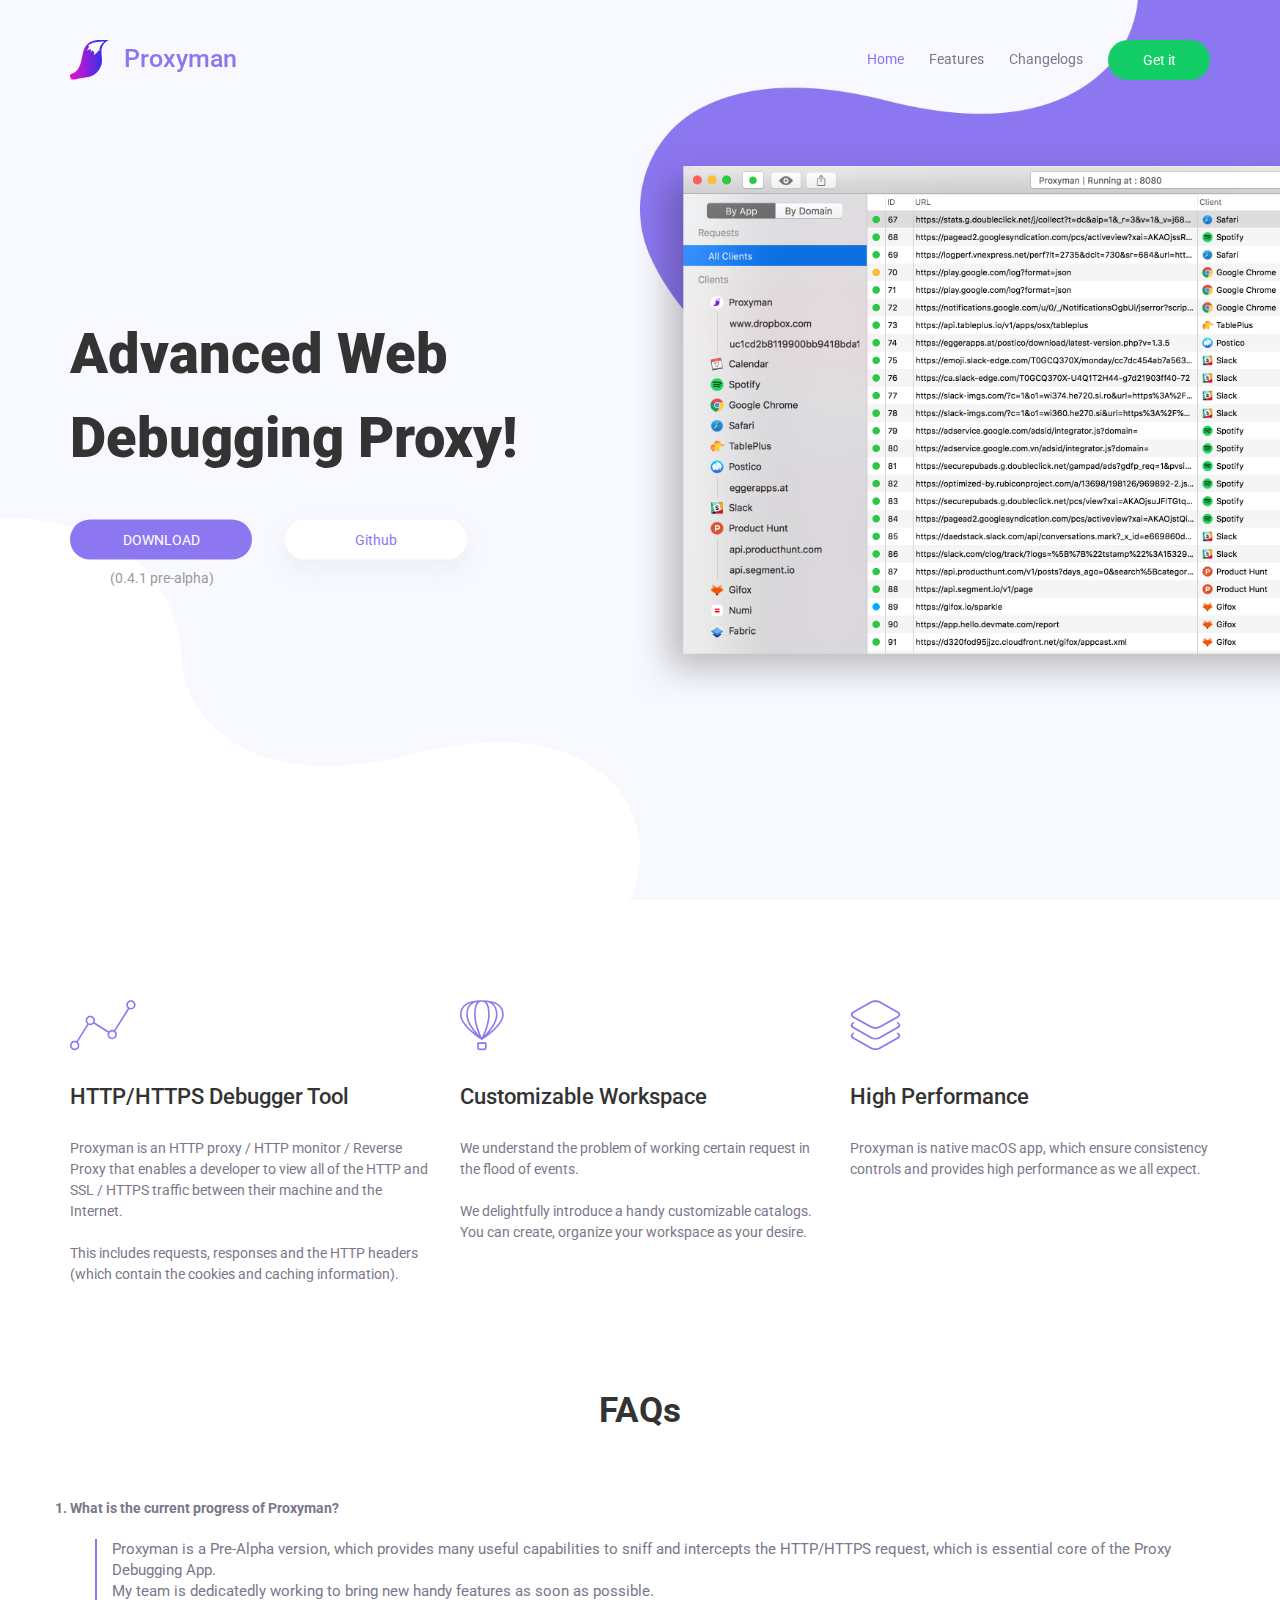
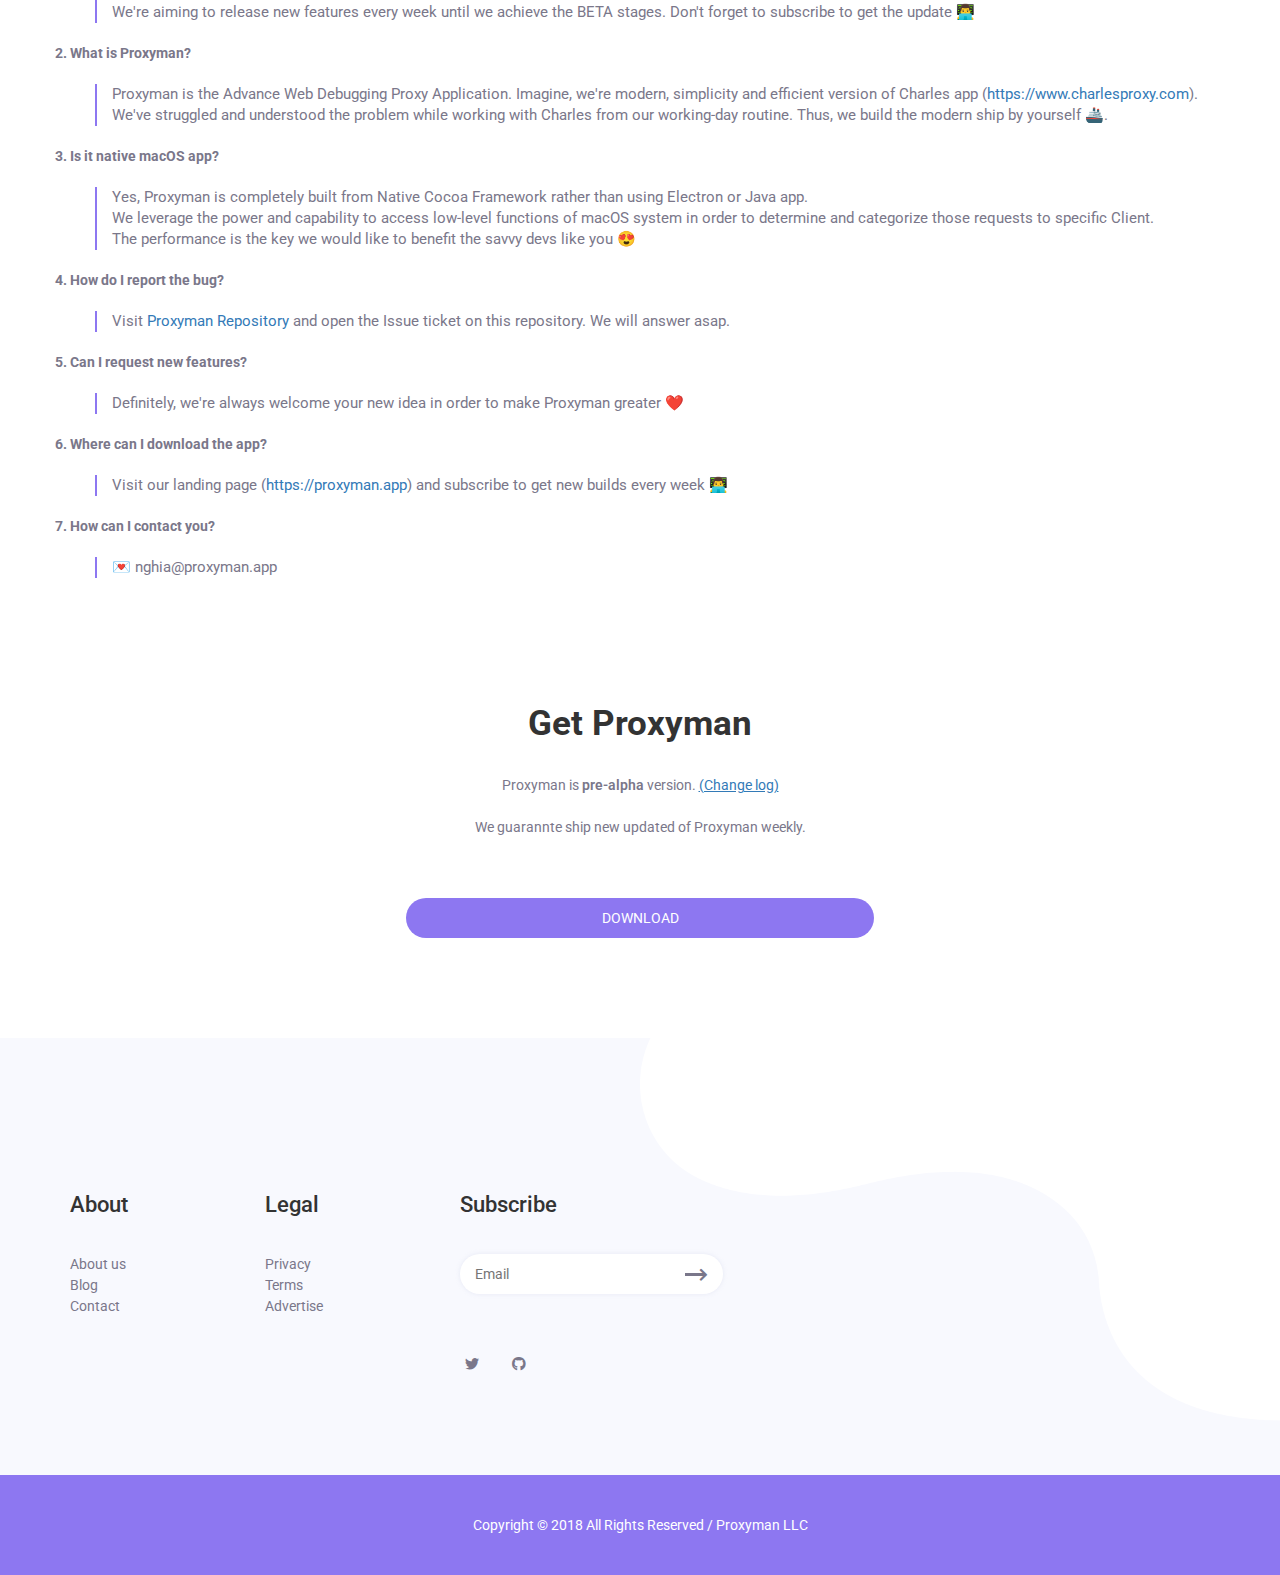
==== index.html @ 5b6b7912 "Fix version name" ====
<!DOCTYPE html>
<html lang="en" xmlns="http://www.w3.org/1999/xhtml" xmlns:og="http://ogp.me/ns#">

<head>
    <meta charset="UTF-8">
    <meta name="viewport" content="width=device-width, initial-scale=1, shrink-to-fit=no">
    <meta name="keywords" content="proxy, proxyman, proxy app, macos, charles">
    <meta name="author" content="nghia@proxyman.app">
    <title>Proxyman • Advanced Web Debugging Proxy for Mac</title>
    <!-- Bootstrap core CSS -->
    <link rel="stylesheet" href="css/bootstrap.min.css">
    <!-- Font Animate -->
    <link rel="stylesheet" href="css/animate.css">
    <!-- Font Dropdownhover -->
    <link rel="stylesheet" href="css/bootstrap-dropdownhover.min.css">
    <!-- Font Awesome -->
    <link rel="stylesheet" href="css/fontawesome-all.min.css">
    <!-- Font Etline Font -->
    <link rel="stylesheet" href="css/etlinefont.css">
    <!-- Google Font -->
    <link href="https://fonts.googleapis.com/css?family=Roboto:400,500,700,900" rel="stylesheet">
    <!-- Owl Carousel -->
    <link rel="stylesheet" href="css/owl.carousel.min.css">
    <!-- Owl Theme Default -->
    <link rel="stylesheet" href="css/owl.theme.default.min.css">
    <!-- Styles -->
    <link rel="stylesheet" href="css/styles.css?version=1">
    <!-- favicon -->
    <link rel="apple-touch-icon" sizes="57x57" href="img/favicons/apple-icon-57x57.png">
    <link rel="apple-touch-icon" sizes="60x60" href="img/favicons/apple-icon-60x60.png">
    <link rel="apple-touch-icon" sizes="72x72" href="img/favicons/apple-icon-72x72.png">
    <link rel="apple-touch-icon" sizes="76x76" href="img/favicons/apple-icon-76x76.png">
    <link rel="apple-touch-icon" sizes="114x114" href="img/favicons/apple-icon-114x114.png">
    <link rel="apple-touch-icon" sizes="120x120" href="img/favicons/apple-icon-120x120.png">
    <link rel="apple-touch-icon" sizes="144x144" href="img/favicons/apple-icon-144x144.png">
    <link rel="apple-touch-icon" sizes="152x152" href="img/favicons/apple-icon-152x152.png">
    <link rel="apple-touch-icon" sizes="180x180" href="img/favicons/apple-icon-180x180.png">
    <link rel="icon" type="image/png" sizes="192x192"  href="img/favicons/android-icon-192x192.png">
    <link rel="icon" type="image/png" sizes="32x32" href="img/favicons/favicon-32x32.png">
    <link rel="icon" type="image/png" sizes="96x96" href="img/favicons/favicon-96x96.png">
    <link rel="icon" type="image/png" sizes="16x16" href="img/favicons/favicon-16x16.png">
    <link rel="manifest" href="img/favicons/manifest.json">
    <meta name="msapplication-TileColor" content="#ffffff">
    <meta name="msapplication-TileImage" content="img/favicons/ms-icon-144x144.png">
    <meta name="theme-color" content="#ffffff">
    <link rel="image_src" href="img/background/laptop_1.png" />
    <meta property="og:type" content="website" />
    <meta property="og:url" content="https://proxyman.app/" />
    <meta property="og:title" content="Proxyman • Advanced Web Debugging Proxy for Mac" />
    <meta property="og:description" content="Handy Debugging proxy tool for everyone." />
    <meta property="og:image" content="https://proxyman.app/img/background/laptop_1.png" />

    <!--[if lt IE 9]>
     <script src="js/html5shiv.min.js"></script>
     <script src="js/respond.min.js"></script>
    <![endif]-->
    <!-- Global site tag (gtag.js) - Google Analytics -->
<script async src="https://www.googletagmanager.com/gtag/js?id=UA-123178888-1"></script>
<script>
  window.dataLayer = window.dataLayer || [];
  function gtag(){dataLayer.push(arguments);}
  gtag('js', new Date());

  gtag('config', 'UA-123178888-1');
</script>
</head>

<body>
    <!-- Start Navbar -->
    <nav class="navbar navbar-default navbar-fixed-top">
        <div class="container">
            <div class="navbar-header">
                <div class="navbar-toggle collapsed menu-icon" data-toggle="collapse" data-target="#menu" aria-expanded="false" role="button">
                    <div class="bar half start"></div>
                    <div class="bar"></div>
                    <div class="bar half end"></div>
                </div>
                <div class="logo">
                    <img class="navbar-brand" src="img/logo/proxyman.svg" alt="logo">
                    <h3>Proxyman</h3>
                </div>
            </div>
            <div class="collapse navbar-collapse" id="menu" data-hover="dropdown" data-animations="fadeInUp">
                <ul class="nav navbar-nav navbar-right">
                    <!-- Home -->
                    <li class="active"><a class="click-close" href="index.html">Home</a></li>
                    <!-- Features -->
                    <li><a class="click-close" href="#works">Features</a></li>
                    <!-- Features -->
                    <li><a class="click-close" target="_blank" rel="noopener noreferrer" href="./changelog.html">Changelogs</a></li>
                    <!-- Get it -->
                    <li><a class="click-close sign-up" href="#trial">Get it</a></li>
                </ul>
            </div>
        </div>
    </nav>
    <!-- End Navbar -->

    <!-- Start Header -->
    <header>
        <!-- Start Waves -->
        <div class="bg">
            <img class="wave-purple" src="img/background/wave-purple.png" alt="">
            <img class="wave-white" src="img/background/wave-white.png" alt="">
            <!-- Start Mockup -->
            <img class="mockup" src="img/background/laptop_1.png" alt="">
            <!-- End mockup -->
        </div>
        <!-- End Waves -->
        <!-- Start Content -->
        <div class="content">
            <div class="container">
                <div class="row">
                    <div class="col-lg-6 col-md-6 col-sm-12 col-xs-12">

                        <div class="header-text">
                            <h1>Advanced Web Debugging Proxy!</h1>
                        </div>
                        <div class="button">
                            <a class="btn-main" target="_blank" rel="noopener noreferrer" href="https://www.dropbox.com/s/okthfhybxfi7yny/Proxyman_0.4.1.dmg?dl=0">DOWNLOAD</a>
                            <a class="btn-main learn-more" target="_blank" rel="noopener noreferrer" href="https://github.com/ProxymanApp/Proxyman">Github</a>
                        </div>
                        <div class="sub-title-1">(0.4.1 pre-alpha)</div>
                    </div>
                </div>
            </div>

        </div>
        <!-- End Content -->
    </header>
    <!-- End Header -->
    <!-- Start Section Works -->
    <section id="works" class="section-padding works">
        <div class="container">
            <div class="row">
                <!-- Start item 1 -->
                <div class="col-lg-4 col-md-4 col-sm-12">
                    <div class="item">
                        <span aria-hidden="true" class="icon-linegraph"></span>
                        <h3>HTTP/HTTPS Debugger Tool</h3>
                        <p>Proxyman is an HTTP proxy / HTTP monitor / Reverse Proxy that enables a developer to view all of the HTTP and SSL / HTTPS traffic between their machine and the Internet.<br><br>This includes requests, responses and the HTTP headers (which contain the cookies and caching information).</p>
                    </div>
                </div>
                <!-- End item 1 -->
                <!-- Start item 2 -->
                <div class="col-lg-4 col-md-4 col-sm-12">
                    <div class="item">
                        <span aria-hidden="true" class="icon-hotairballoon"></span>
                        <h3>Customizable Workspace</h3>
                        <p>We understand the problem of working certain request in the flood of events. <br><br>We delightfully introduce a handy customizable catalogs.<br>You can create, organize your workspace as your desire.</p>
                    </div>
                </div>
                <!-- End item 2 -->
                <!-- Start item 3 -->
                <div class="col-lg-4 col-md-4 col-sm-12">
                    <div class="item">
                        <span aria-hidden="true" class="icon-layers"></span>
                        <h3>High Performance</h3>
                        <p>Proxyman is native macOS app, which ensure consistency controls and provides high performance as we all expect.</p>
                    </div>
                </div>
                <!-- End item 3 -->
            </div>
        </div>
    </section>
    <!-- End Section Works -->
    <!-- Start Section FAQ -->
    <section id="faq" class="section-faq-padding">
        <div class="container">
            <div class="row">
              <h2 class="title">FAQs</h2>
<ul>
   <li><strong>1. What is the current progress of Proxyman?</strong></li>
</ul>
<blockquote>
   <p>Proxyman is a Pre-Alpha version, which provides many useful capabilities to sniff and intercepts the HTTP/HTTPS request, which is essential core of the Proxy Debugging App.</p>
   <p>My team is dedicatedly working to bring new handy features as soon as possible.</p>
   <p>We&#39;re aiming to release new features every week until we achieve the BETA stages. Don&#39;t forget to subscribe to get the update 👨‍💻</p>
</blockquote>
<ul>
   <li><strong>2. What is Proxyman?</strong></li>
</ul>
<blockquote>
   <p>Proxyman is the Advance Web Debugging Proxy Application. Imagine, we&#39;re modern, simplicity and efficient version of Charles app (<a href="https://www.charlesproxy.com">https://www.charlesproxy.com</a>).</p>
   <p>We&#39;ve struggled and understood the problem while working with Charles from our working-day routine. Thus, we build the modern ship by yourself 🚢.</p>
</blockquote>
<ul>
   <li><strong>3. Is it native macOS app?</strong></li>
</ul>
<blockquote>
   <p>Yes, Proxyman is completely built from Native Cocoa Framework rather than using Electron or Java app.</p>
   <p>We leverage the power and capability to access low-level functions of macOS system in order to determine and categorize those requests to specific Client.</p>
   <p>The performance is the key we would like to benefit the savvy devs like you 😍</p>
</blockquote>
<ul>
   <li><strong>4. How do I report the bug?</strong></li>
</ul>
<blockquote>
   <p>Visit <a target="_blank" rel="noopener noreferrer" href="https://github.com/ProxymanApp/Proxyman">Proxyman Repository</a> and open the Issue ticket on this repository. We will answer asap.
   </p>
</blockquote>
<ul>
   <li><strong>5. Can I request new features?</strong></li>
</ul>
<blockquote>
   <p>Definitely, we&#39;re always welcome your new idea in order to make Proxyman greater ❤️</p>
</blockquote>
<ul>
   <li><strong>6. Where can I download the app?</strong></li>
</ul>
<blockquote>
   <p>Visit our landing page (<a target="_blank" rel="noopener noreferrer" href="https://proxyman.app">https://proxyman.app</a>) and subscribe to get new builds every week 👨‍💻</p>
</blockquote>
<ul>
   <li><strong>7. How can I contact you?</strong></li>
</ul>
<blockquote>
   <p>💌 nghia@proxyman.app</p>
</blockquote>
            </div>
        </div>
    </section>
    <!-- End Section FAQ -->
    <!-- Start Section Trial -->
    <section id="trial" class="section-padding trial">
        <div class="container">
            <div class="title">
                <h2>Get Proxyman</h2>
                <span>Proxyman is <span class="version-subtitle">pre-alpha</span> version. <a class="underline" href="./changelog.html">(Change log)</a><br><br>We guarannte ship new updated of Proxyman weekly.</span>
            </div>
            <div class="row">
              <a class="btn-main download-btn" target="_blank" rel="noopener noreferrer" href="https://www.dropbox.com/s/okthfhybxfi7yny/Proxyman_0.4.1.dmg?dl=0">DOWNLOAD</a>
            </div>
        </div>
    </section>
    <!-- End Section Trial -->
    <!-- Start Scroll Top -->
    <div class="scroll-top">
        <span class="animated fadeIn"><i class="fas fa-chevron-left"></i>back</span>
    </div>
    <!-- End Scroll Top -->
    <!-- Start Footer -->
    <footer>
        <!-- Start Waves -->
        <div class="bg">
            <img class="footer-wave-white" src="img/background/footer-wave-white.png" alt="">
        </div>
        <!-- End Waves -->
        <div class="container">
            <div class="row">
                <!-- About -->
                <div class="about col-lg-2 col-md-2 col-sm-4">
                    <!-- Title -->
                    <div class="footer-title">
                        <h3>About</h3>
                    </div>
                    <!-- Link -->
                    <div class="footer-link">
                        <ul>
                            <li><a href="#">About us</a></li>
                            <li><a href="#">Blog</a></li>
                            <li><a href="mailto:nghia@proxyman.app?subject=Hello">Contact</a></li>
                        </ul>
                    </div>
                </div>
                <!-- Legal -->
                <div class="legal col-lg-2 col-md-2 col-sm-4">
                    <!-- Title -->
                    <div class="footer-title">
                        <h3>Legal</h3>
                    </div>
                    <!-- Link -->
                    <div class="footer-link">
                        <ul>
                            <li><a href="#">Privacy</a></li>
                            <li><a href="#">Terms</a></li>
                            <li><a href="#">Advertise</a></li>
                        </ul>
                    </div>
                </div>
                <!-- Subscribe -->
                <div class="subscribe col-lg-3 col-md-3 col-sm-12">
                    <!-- Title -->
                    <div class="footer-title">
                        <h3>Subscribe</h3>
                    </div>
                    <!-- Email -->
                    <form action="#">
                        <div class="email">
                            <input type="email" name="email" placeholder="Email">
                            <button type="submit"><i class="fas fa-chevron-right" aria-hidden="true"></i></button>
                        </div>
                    </form>
                    <!-- Social -->
                    <div class="social">
                        <ul>
                            <li><a href="https://twitter.com/proxyman_app"><i class="fab fa-twitter"></i></a></li>
                            <li><a href="https://github.com/ProxymanApp/Proxyman"><i class="fab fa-github"></i></a></li>
                        </ul>
                    </div>
                </div>
            </div>
        </div>
        <!-- Copy -->
        <div class="copy">
            <div class="container">
                <p>Copyright © 2018 All Rights Reserved / Proxyman LLC</p>
            </div>
        </div>
    </footer>
    <!-- End Footer -->

    <!-- script -->
    <script src="js/jquery-3.3.1.min.js"></script>
    <script src="js/bootstrap.min.js"></script>
    <script src="js/bootstrap-dropdownhover.min.js"></script>
    <script src="js/owl.carousel.min.js"></script>
    <script src="js/script.js"></script>
</body>

</html>
---- css/etlinefont.css ----
@font-face {
	font-family: 'et-line';
	src:url('../fonts/etlinefont/et-line.eot');
	src:url('../fonts/etlinefont/et-line.eot?#iefix') format('embedded-opentype'),
		url('../fonts/etlinefont/et-line.woff') format('woff'),
		url('../fonts/etlinefont/et-line.ttf') format('truetype'),
		url('../fonts/etlinefont/et-line.svg#et-line') format('svg');
	font-weight: normal;
	font-style: normal;
}

/* Use the following CSS code if you want to use data attributes for inserting your icons */
[data-icon]:before {
	font-family: 'et-line';
	content: attr(data-icon);
	speak: none;
	font-weight: normal;
	font-variant: normal;
	text-transform: none;
	line-height: 1;
	-webkit-font-smoothing: antialiased;
	-moz-osx-font-smoothing: grayscale;
	display:inline-block;
}

/* Use the following CSS code if you want to have a class per icon */
/*
Instead of a list of all class selectors,
you can use the generic selector below, but it's slower:
[class*="icon-"] {
*/
.icon-mobile, .icon-laptop, .icon-desktop, .icon-tablet, .icon-phone, .icon-document, .icon-documents, .icon-search, .icon-clipboard, .icon-newspaper, .icon-notebook, .icon-book-open, .icon-browser, .icon-calendar, .icon-presentation, .icon-picture, .icon-pictures, .icon-video, .icon-camera, .icon-printer, .icon-toolbox, .icon-briefcase, .icon-wallet, .icon-gift, .icon-bargraph, .icon-grid, .icon-expand, .icon-focus, .icon-edit, .icon-adjustments, .icon-ribbon, .icon-hourglass, .icon-lock, .icon-megaphone, .icon-shield, .icon-trophy, .icon-flag, .icon-map, .icon-puzzle, .icon-basket, .icon-envelope, .icon-streetsign, .icon-telescope, .icon-gears, .icon-key, .icon-paperclip, .icon-attachment, .icon-pricetags, .icon-lightbulb, .icon-layers, .icon-pencil, .icon-tools, .icon-tools-2, .icon-scissors, .icon-paintbrush, .icon-magnifying-glass, .icon-circle-compass, .icon-linegraph, .icon-mic, .icon-strategy, .icon-beaker, .icon-caution, .icon-recycle, .icon-anchor, .icon-profile-male, .icon-profile-female, .icon-bike, .icon-wine, .icon-hotairballoon, .icon-globe, .icon-genius, .icon-map-pin, .icon-dial, .icon-chat, .icon-heart, .icon-cloud, .icon-upload, .icon-download, .icon-target, .icon-hazardous, .icon-piechart, .icon-speedometer, .icon-global, .icon-compass, .icon-lifesaver, .icon-clock, .icon-aperture, .icon-quote, .icon-scope, .icon-alarmclock, .icon-refresh, .icon-happy, .icon-sad, .icon-facebook, .icon-twitter, .icon-googleplus, .icon-rss, .icon-tumblr, .icon-linkedin, .icon-dribbble {
	font-family: 'et-line';
	speak: none;
	font-style: normal;
	font-weight: normal;
	font-variant: normal;
	text-transform: none;
	line-height: 1;
	-webkit-font-smoothing: antialiased;
	-moz-osx-font-smoothing: grayscale;
	display:inline-block;
}
.icon-mobile:before {
	content: "\e000";
}
.icon-laptop:before {
	content: "\e001";
}
.icon-desktop:before {
	content: "\e002";
}
.icon-tablet:before {
	content: "\e003";
}
.icon-phone:before {
	content: "\e004";
}
.icon-document:before {
	content: "\e005";
}
.icon-documents:before {
	content: "\e006";
}
.icon-search:before {
	content: "\e007";
}
.icon-clipboard:before {
	content: "\e008";
}
.icon-newspaper:before {
	content: "\e009";
}
.icon-notebook:before {
	content: "\e00a";
}
.icon-book-open:before {
	content: "\e00b";
}
.icon-browser:before {
	content: "\e00c";
}
.icon-calendar:before {
	content: "\e00d";
}
.icon-presentation:before {
	content: "\e00e";
}
.icon-picture:before {
	content: "\e00f";
}
.icon-pictures:before {
	content: "\e010";
}
.icon-video:before {
	content: "\e011";
}
.icon-camera:before {
	content: "\e012";
}
.icon-printer:before {
	content: "\e013";
}
.icon-toolbox:before {
	content: "\e014";
}
.icon-briefcase:before {
	content: "\e015";
}
.icon-wallet:before {
	content: "\e016";
}
.icon-gift:before {
	content: "\e017";
}
.icon-bargraph:before {
	content: "\e018";
}
.icon-grid:before {
	content: "\e019";
}
.icon-expand:before {
	content: "\e01a";
}
.icon-focus:before {
	content: "\e01b";
}
.icon-edit:before {
	content: "\e01c";
}
.icon-adjustments:before {
	content: "\e01d";
}
.icon-ribbon:before {
	content: "\e01e";
}
.icon-hourglass:before {
	content: "\e01f";
}
.icon-lock:before {
	content: "\e020";
}
.icon-megaphone:before {
	content: "\e021";
}
.icon-shield:before {
	content: "\e022";
}
.icon-trophy:before {
	content: "\e023";
}
.icon-flag:before {
	content: "\e024";
}
.icon-map:before {
	content: "\e025";
}
.icon-puzzle:before {
	content: "\e026";
}
.icon-basket:before {
	content: "\e027";
}
.icon-envelope:before {
	content: "\e028";
}
.icon-streetsign:before {
	content: "\e029";
}
.icon-telescope:before {
	content: "\e02a";
}
.icon-gears:before {
	content: "\e02b";
}
.icon-key:before {
	content: "\e02c";
}
.icon-paperclip:before {
	content: "\e02d";
}
.icon-attachment:before {
	content: "\e02e";
}
.icon-pricetags:before {
	content: "\e02f";
}
.icon-lightbulb:before {
	content: "\e030";
}
.icon-layers:before {
	content: "\e031";
}
.icon-pencil:before {
	content: "\e032";
}
.icon-tools:before {
	content: "\e033";
}
.icon-tools-2:before {
	content: "\e034";
}
.icon-scissors:before {
	content: "\e035";
}
.icon-paintbrush:before {
	content: "\e036";
}
.icon-magnifying-glass:before {
	content: "\e037";
}
.icon-circle-compass:before {
	content: "\e038";
}
.icon-linegraph:before {
	content: "\e039";
}
.icon-mic:before {
	content: "\e03a";
}
.icon-strategy:before {
	content: "\e03b";
}
.icon-beaker:before {
	content: "\e03c";
}
.icon-caution:before {
	content: "\e03d";
}
.icon-recycle:before {
	content: "\e03e";
}
.icon-anchor:before {
	content: "\e03f";
}
.icon-profile-male:before {
	content: "\e040";
}
.icon-profile-female:before {
	content: "\e041";
}
.icon-bike:before {
	content: "\e042";
}
.icon-wine:before {
	content: "\e043";
}
.icon-hotairballoon:before {
	content: "\e044";
}
.icon-globe:before {
	content: "\e045";
}
.icon-genius:before {
	content: "\e046";
}
.icon-map-pin:before {
	content: "\e047";
}
.icon-dial:before {
	content: "\e048";
}
.icon-chat:before {
	content: "\e049";
}
.icon-heart:before {
	content: "\e04a";
}
.icon-cloud:before {
	content: "\e04b";
}
.icon-upload:before {
	content: "\e04c";
}
.icon-download:before {
	content: "\e04d";
}
.icon-target:before {
	content: "\e04e";
}
.icon-hazardous:before {
	content: "\e04f";
}
.icon-piechart:before {
	content: "\e050";
}
.icon-speedometer:before {
	content: "\e051";
}
.icon-global:before {
	content: "\e052";
}
.icon-compass:before {
	content: "\e053";
}
.icon-lifesaver:before {
	content: "\e054";
}
.icon-clock:before {
	content: "\e055";
}
.icon-aperture:before {
	content: "\e056";
}
.icon-quote:before {
	content: "\e057";
}
.icon-scope:before {
	content: "\e058";
}
.icon-alarmclock:before {
	content: "\e059";
}
.icon-refresh:before {
	content: "\e05a";
}
.icon-happy:before {
	content: "\e05b";
}
.icon-sad:before {
	content: "\e05c";
}
.icon-facebook:before {
	content: "\e05d";
}
.icon-twitter:before {
	content: "\e05e";
}
.icon-googleplus:before {
	content: "\e05f";
}
.icon-rss:before {
	content: "\e060";
}
.icon-tumblr:before {
	content: "\e061";
}
.icon-linkedin:before {
	content: "\e062";
}
.icon-dribbble:before {
	content: "\e063";
}
---- css/styles.css ----
/*---------------------------------------

Project: Starten SaaS & Software Landing Page
TemplateVersion: 1.0
Author: YasirKareem

01. Default
    01.1 HTML, Body
    01.2 H1, H2, H3, P
    01.3 Title
    01.4 Section Padding
    01.5 Selection
    01.6 Bottns
    01.7 Lightbox
02  Navbar
03. Header
04. Section Work
05. Section About
06. Section Features
07. Section Testimonials
08. Section Pricing
09. Section Trial
10. Scroll Top
11. Footer
12. Page Coming Soon
13. Responsive
14. CSS only for firefox

---------------------------------------*/

/*--- Default ---*/

html,
body {
    height: 100%;
    font-size: 14px;
    line-height: 1.5;
    font-family: Roboto;
    color: #7a778a;
    background: #fff;
    position: relative;
}

/* H1, H2, H3 */

h1,
h2,
h3 {
    font-family: Roboto;
    color: #333;
    margin: 0 0 25px 0;
    line-height: 1.5;
}

h1 {
    font-weight: 900;
    font-size: 56px;
}

h2 {
    font-weight: 700;
    font-size: 35px;
}

h3 {
    font-weight: 500;
    font-size: 22px;
}

p,
.title span {
    color: #7a778a;
    margin: 0;
}

.title {
    text-align: center;
    margin-bottom: 60px;
}

.sub-title {
  margin: 0;
  text-align: left;
  font-size: 16px;
}

.title-changelog {
  margin-bottom: 20px;
  margin-top: 60px;
  text-align: left;
}

.title span {
    width: 326px;
    /* display: block; */
    margin: 0 auto;
}

.version-subtitle {
  font-weight: 600;
}

/* Section Padding */

.section-padding {
    padding: 100px 0;
}

/* Selection */

::selection {
    color: #fff;
    text-shadow: none;
    background: #8d77f1;
}

::-moz-selection {
    color: #fff;
    text-shadow: none;
    background: #8d77f1;
}

/* Buttons */

.button {
    margin-top: 40px;
}

.btn-main,
.form-submit {
    color: #fff;
    position: relative;
    background: #8d77f1;
    width: 182px;
    height: 40px;
    border-radius: 25px;
    text-align: center;
    line-height: 40px;
    display: inline-block;
    -webkit-transition: all .3s ease-in-out;
    -o-transition: all .3s ease-in-out;
    transition: all .3s ease-in-out;
}

.download-btn {
    display: block;
    margin-left: auto;
    margin-right: auto;
    width: 40% !important;
}

.learn-more {
    color: #8d77f1;
    background: #fff;
    margin-left: 30px;
    -webkit-box-shadow: 0px 10px 20px 0px rgba(197, 199, 224, 0.22);
    box-shadow: 0px 10px 20px 0px rgba(197, 199, 224, 0.22);
}

.btn-main:hover,
.form-submit:hover {
    color: #fff;
    background: #6a56c5;
    text-decoration: none;
}

.learn-more:hover {
    background: #8d77f1;
}

/* Lightbox */

.lb-data .lb-close {
    background: url(../img/lightbox/close.png) top right no-repeat;
}

.lb-cancel {
    background: url(../img/lightbox/loading.gif) no-repeat
}

.lb-nav a.lb-prev {
    background: url(../img/lightbox/prev.png) left 48% no-repeat;
}

.lb-nav a.lb-next {
    background: url(../img/lightbox/next.png) right 48% no-repeat;
}


/*--- Start Navbar ---*/

.navbar {
    margin-bottom: 0;
    -webkit-transition: all .3s ease-in-out;
    -o-transition: all .3s ease-in-out;
    transition: all .3s ease-in-out;
}

.navbar-default {
    padding-top: 40px;
    background-color: transparent;
    border-color: transparent;
}

.top-nav {
    padding: 15px 0;
    background-color: #fff;
    -webkit-box-shadow: 0px 0px 20px 0px rgba(197, 199, 224, 0.2);
    box-shadow: 0px 0px 20px 0px rgba(197, 199, 224, 0.2);
}

.nav-open {
    background-color: #121212;
}

.navbar-brand {
    padding: 0;
    height: 100%;
    margin: 0 15px 0 0;
    width: 18%;
}

.navbar > .container.navbar-brand,
.navbar > .container-fluid.navbar-brand {
    margin-left: 0;
}

.logo h3 {
    color: #8d77f1;
    margin: 0;
    display: inline-block;
    font-size: 25px;
}

.navbar-right {
    margin-right: 0;
}

.navbar-nav > li {
    margin-right: 25px;
    padding: 9px 0 0;
}

.navbar-nav > li:last-child {
    padding: 0;
    margin-right: 0;
}

.navbar-default .navbar-nav > li > a {
    padding: 0;
    color: #7a778a;
    position: relative;
    line-height: 1.5;
    -webkit-transition: all .3s ease-in-out;
    -o-transition: all .3s ease-in-out;
    transition: all .3s ease-in-out;
}

.navbar-default .navbar-nav > li > a:focus,
.navbar-default .navbar-nav > li > a:hover {
    color: #8d77f1;
    text-decoration: none;
}

.navbar-default .navbar-nav > .active > a,
.navbar-default .navbar-nav > .active > a:focus,
.navbar-default .navbar-nav > .active > a:hover,
.navbar-default .navbar-nav > .open > a,
.navbar-default .navbar-nav > .open > a:focus,
.navbar-default .navbar-nav > .open > a:hover {
    color: #8d77f1;
    background-color: transparent;
}

.sub-title-1 {
  margin-left: 40px;
  margin-top: 8px;
  color: #9a9a9a;
}

/* Sign Up */

.navbar-default .navbar-nav > li > a.sign-up {
    width: 102px;
    height: 40px;
    color: #fff;
    line-height: 40px;
    text-align: center;
    background-color: #13ce67;
    border-radius: 25px;
}

.navbar-default .navbar-nav > li > a.sign-up:hover {
    background-color: #1aa85a;
}

.navbar-default .navbar-nav > .active > a.sign-up {
    color: #fff;
    background-color: #13ce67;
}


/* Dropdown */

li a i {
    margin-left: 5px;
}

.dropdown-menu {
    top: 120%;
    padding: 20px 30px;
    margin: 0;
    background-color: #fff;
    border: none;
    border-radius: 0;
    min-width: 160px;
    -webkit-box-shadow: 0 3px 8px rgba(0, 0, 0, 0.08);
    box-shadow: 0 3px 8px rgba(0, 0, 0, 0.08);
}

.dropdown-menu > li > a {
    color: #7a778a;
    line-height: 1.5;
    padding: 0 0 15px 0;
    display: inline-block;
    -webkit-transition: all .3s ease-in-out;
    -o-transition: all .3s ease-in-out;
    transition: all .3s ease-in-out;
}

.dropdown-menu > li:last-child > a {
    padding: 0;
}

.dropdown-menu > li > a:focus,
.dropdown-menu > li > a:hover {
    color: #8d77f1;
    background-color: transparent;
}

/* Navbar Toggle */

.navbar-toggle {
    padding: 0;
    margin-top: 0;
    margin-bottom: 0;
    border: 0 transparent;
    border-radius: 0;
}

.navbar-default .navbar-toggle {
    border-color: transparent;
}

.navbar-default .navbar-toggle:focus,
.navbar-default .navbar-toggle:hover {
    background-color: transparent;
}

/* Menu Icon */

.menu-icon {
    width: 25px;
    height: 25px;
    display: none;
    cursor: pointer;
    z-index: 999;
    -webkit-flex-direction: column;
    -moz-flex-direction: column;
    -ms-flex-direction: column;
    -o-flex-direction: column;
    flex-direction: column;
    justify-content: space-between;
    -webkit-transition: transform .3s ease-out;
    -o-transition: transform .3s ease-out;
    transition: transform .3s ease-out;
}

.menu-icon.change {
    -webkit-transform: rotate(-45deg);
    -ms-transform: rotate(-45deg);
    -o-transform: rotate(-45deg);
    transform: rotate(-45deg);
}

.bar {
    background-color: #7a778a;
    border-radius: 5px;
    width: 100%;
    height: 2px;
    -webkit-transition: transform .3s ease-out;
    -o-transition: transform .3s ease-out;
    transition: transform .3s ease-out;
}

.menu-icon:hover .bar {
    background-color: #8d77f1;
}

.bar.half {
    width: 50%;
}

.bar.start {
    -webkit-transform-origin: right;
    -moz-transform-origin: right;
    -ms-transform-origin: right;
    -o-transform-origin: right;
    transform-origin: right;
    -webkit-transition: transform .3s cubic-bezier(0.54, -0.81, 0.57, 0.57);
    -o-transition: transform .3s cubic-bezier(0.54, -0.81, 0.57, 0.57);
    transition: transform .3s cubic-bezier(0.54, -0.81, 0.57, 0.57);
}

.change .bar {
    background-color: #8d77f1;
}

.change .bar.start {
    -webkit-transform: rotate(-90deg) translateX(0);
    -o-transform: rotate(-90deg) translateX(0);
    transform: rotate(-90deg) translateX(0);
}

.bar.end {
    align-self: flex-end;
    -webkit-transform-origin: left;
    -moz-transform-origin: left;
    -ms-transform-origin: left;
    -o-transform-origin: left;
    transform-origin: left;
    -webkit-transition: transform .3s cubic-bezier(0.54, -0.81, 0.57, 0.57);
    -o-transition: transform .3s cubic-bezier(0.54, -0.81, 0.57, 0.57);
    transition: transform .3s cubic-bezier(0.54, -0.81, 0.57, 0.57);
}

.change .bar.end {
    -webkit-transform: rotate(-90deg) translateX(-1px);
    -o-transform: rotate(-90deg) translateX(-1px);
    transform: rotate(-90deg) translateX(-1px);
}

/* Navbar Collapse */

.navbar-collapse {
    border-top: 0px solid transparent;
    -webkit-box-shadow: none;
    box-shadow: none;
}

/*--- End Navbar ---*/

/*--- Start Header ---*/

header {
    position: relative;
    background: #f8f9fe;
    padding-top: 170px;
    min-height: 100%;
    overflow: hidden;
}

/* Waves Bg */

.wave-purple,
.wave-white {
    position: absolute;
    width: 50%
}

.wave-purple {
    top: 0;
    right: 0;

}

.wave-white {
    bottom: 0;
    left: 0;
}

/* Content */

.content {
    z-index: 2;
    position: absolute;
    top: 50%;
    left: 0;
    right: 0;
    -webkit-transform: translateY(-50%);
    -ms-transform: translateY(-50%);
    -o-transform: translateY(-50%);
    transform: translateY(-50%);
}

/* Mockup */

.mockup {
    position: relative;
    right: -69px;
    float: right;
    width: 56%;
    z-index: 2;
    margin-top: -2%;
}

/*--- End Header ---*/

/*--- Start Section Works ---*/

.item span {
    font-size: 50px;
    color: #8d77f1;
    margin-bottom: 30px;
}

/*--- End Section Works ---*/

/*--- Start Section About ---*/

.about-item-1 {
    margin-bottom: 200px;
}

.about-text {
    padding: 42px 70px 0 0;
}

.about-text p:first-of-type {
    margin-bottom: 30px;
}

.about-img-1 {
    width: 100%;
    height: 376px;
    border-radius: 10px;
    background-image: url("../img/background/feature_1.png");
    background-size: cover;
    box-shadow: 0px 10px 20px 0px rgba(197, 199, 224, 0.22);
}

.about-item-2 .about-text {
    padding: 42px 0 0 70px;
}

.about-img-2 {
    width: 100%;
    height: 376px;
    border-radius: 10px;
background: url('http://via.placeholder.com/670x346/8d77f1/fff') no-repeat center center;
    background-size: cover;
    box-shadow: 0px 10px 20px 0px rgba(197, 199, 224, 0.22);
}

/*--- End Section About ---*/

/*--- Start Section Features ---*/

.features {
    padding-bottom: 70px;
}

.features .item {
    margin-bottom: 30px;
}

/*--- End Section Features ---*/

/*--- Start Section Testimonials ---*/

.testimonials {
    background: #f8f9fe;
}

.testimonials .title {
    text-align: left;
    display: inline-block;
    width: 400px;
}

.testimonials .title h2 {
    margin-bottom: 0;
}

.testimonials-item {
    padding: 40px;
    background: #fff;
    border-radius: 10px;
    -webkit-box-shadow: 0px 10px 20px 0px rgba(197, 199, 224, 0.15);
    box-shadow: 0px 10px 20px 0px rgba(197, 199, 224, 0.15);
}

.testimonials-text {
    margin-bottom: 40px;
}

.title-img {
    float: left;
    margin-right: 15px;
}
.title-img img{
    border-radius: 50%;
}

.owl-carousel .owl-item img {
    width: auto;
    display: inline-block;
}

.title-text {
    float: left;
    padding-top: 8px;

}
.title-text h3 {
    margin: 0;
}

/* Arrow */

.owl-nav {
    position: absolute;
    text-align: right;
    top: -75px;
    right: -15px;
    color: #7a778a;
    -webkit-transition: all .3s ease-in-out;
    -o-transition: all .3s ease-in-out;
    transition: all .3s ease-in-out;
}

.owl-carousel .owl-dots.disabled,
.owl-carousel .owl-nav.disabled {
    display: block;
}

.owl-carousel .owl-nav button.owl-next,
.owl-carousel .owl-nav button.owl-prev,
.owl-carousel button.owl-dot {
    outline: 0;
}

.fa-chevron-left,
.fa-chevron-right {
    -webkit-transition: all .3s ease-in-out;
    -o-transition: all .3s ease-in-out;
    transition: all .3s ease-in-out;
}

.fa-chevron-left {
    color: #7a778a;
    margin-right: 53px;
}

.fa-chevron-left,
.fa-chevron-right {
    position: relative;
    font-size: 14px;
}

.fa-chevron-left:after,
.fa-chevron-right:after {
    position: absolute;
    content: '';
    width: 20px;
    height: 3px;
    background: #7a778a;
    top: 36%;
    -webkit-transition: all .3s ease-in-out;
    -o-transition: all .3s ease-in-out;
    transition: all .3s ease-in-out;
}


.fa-chevron-left:after {
    left: 3px;
}

.fa-chevron-right:after {
    right: 3px;
}

.owl-prev:hover .fa-chevron-left,
.owl-next:hover .fa-chevron-right {
    color: #8d77f1;
}

.owl-prev:hover .fa-chevron-left:after,
.owl-next:hover .fa-chevron-right:after {
    background: #8d77f1;
    width: 30px;
}

/*--- End Section Testimonials ---*/

/*--- Start Section Pricing ---*/

.pricing {
    padding-bottom: 70px;
}

.pricing-item {
    padding: 40px;
    margin-bottom: 30px;
    -webkit-transition: all .3s ease-in-out;
    -o-transition: all .3s ease-in-out;
    transition: all .3s ease-in-out;
}

.pricing-item:hover,
.premium {
    background: #fff;
    border-radius: 10px;
    -webkit-box-shadow: 0px 0px 20px 0px rgba(197, 199, 224, 0.2);
    box-shadow: 0px 0px 20px 0px rgba(197, 199, 224, 0.2);
}

/* Price */

.price {
    margin: 40px 0;
    text-align: center;
}

.price span,
.price p {
    color: #8d77f1;
    display: inline-block;
}

.price p {
    position: relative;
    font-size: 57px;
    font-weight: 900;
    line-height: 1;
    margin: 0 25px 0 0;
}

.price p:before {
    content: "\f155";
    position: absolute;
    top: 0;
    left: -25px;
    font-size: 14px;
    font-family: Font Awesome\ 5 Free;
}

/* Options */

ul {
    padding: 0;
    margin: 0;
    list-style: none;
}

.options ul li {
    margin-bottom: 15px;
}

.options ul li:last-child {
    margin-bottom: 0;
}

.options ul li p span {
    float: right;
    color: #13ce67;
}

.options ul li p:not(.not) {
    opacity: .6;
    text-decoration: line-through;
}

/* Button */

.pricing-item .button {
    text-align: center;
}

/*--- End Section Pricing ---*/

/*--- End Section Trial ---*/

form {
    display: -webkit-box;
    display: -webkit-flex;
    display: -ms-flexbox;
    display: flex;
    justify-content: center;
}

input[type="text"],
input[type="email"],
input[type="password"],
.form-submit {
    color: #333;
    padding: 15px;
    margin-bottom: 30px;
    height: 40px;
    width: 100%;
    outline: 0;
    background-color: #f8f9fe;
    border: none;
    border-radius: 25px;
}

.form-submit {
    padding: 0;
    color: #fff;
    margin-bottom: 0;
    background-color: #8d77f1;
}


.password {
    position: relative;
}

.password span {
    position: absolute;
    right: 15px;
    line-height: 40px;
    top: 0;
}


/*--- End Section Trial ---*/

/*--- Start Scroll Top ---*/

.scroll-top {
    right: -20px;
    opacity: .3;
    bottom: 140px;
    display: none;
    position: fixed;
    cursor: pointer;
    z-index: 99999;
    -webkit-transform: rotate(90deg);
    -ms-transform: rotate(90deg);
    -o-transform: rotate(90deg);
    transform: rotate(90deg);
    -webkit-transition: all .3s ease-in-out;
    -o-transition: all .3s ease-in-out;
    transition: all .3s ease-in-out;
}

.scroll-top:hover {
    opacity: 1;
}

.scroll-top span {
    color: #7a778a;
    cursor: pointer;
    line-height: 1.5;
    text-transform: uppercase;
    -webkit-transition: all .3s ease-in-out;
    -o-transition: all .3s ease-in-out;
    transition: all .3s ease-in-out;
}

.scroll-top span:hover {
    color: #8d77f1;
}

.scroll-top .fa-chevron-left {
    top: 1px;
    margin-right: 37px;
}

.fa-chevron-left:after {
    position: absolute;
    content: '';
    height: 3px;
    top: 36%;
    -webkit-transition: all .3s ease-in-out;
    -o-transition: all .3s ease-in-out;
    transition: all .3s ease-in-out;
}

.scroll-top span:hover .fa-chevron-left:after {
    background: #8d77f1;
    width: 30px;
}

/*--- End Scroll Top ---*/

/*--- Start Footer ---*/

footer {
    position: relative;
    padding-top: 150px;
    background: #f8f9fe;
}

.footer-wave-white {
    position: absolute;
    top: 0;
    right: 0;
    width: 50%;
}

/* Starten */

.footer-img {
    margin-bottom: 25px;
}

.footer-img .footer_logo {
    width: 15%;
}

.footer-title {
    margin-bottom: 33px;
}

ul li a {
    color: #7a778a;
    -webkit-transition: all .3s ease-in-out;
    -o-transition: all .3s ease-in-out;
    transition: all .3s ease-in-out;
}

ul li a:hover {
    color: #8d77f1;
    text-decoration: none;
    -webkit-transition: all .3s ease-in-out;
    -o-transition: all .3s ease-in-out;
    transition: all .3s ease-in-out;
}

/* Subscribe */

.subscribe form {
    display: block;
}

.subscribe input[type="email"] {
    background-color: #fff;
    -webkit-box-shadow: 0px 0px 4.5px 0.5px rgba(197, 199, 224, 0.25);
    box-shadow: 0px 0px 4.5px 0.5px rgba(197, 199, 224, 0.25);
}

.email {
    position: relative;
}

.subscribe button,
.input-search button,
.email button {
    position: absolute;
    right: 9px;
    line-height: 40px;
    top: 0;
    outline: 0;
    border: none;
    background-color: transparent;
}

.subscribe button:hover .fa-chevron-right,
.input-search button:hover .fa-chevron-right,
.email button:hover .fa-chevron-right {
    color: #8d77f1;
}

.subscribe button:hover .fa-chevron-right:after,
.input-search button:hover .fa-chevron-right:after,
.email button:hover .fa-chevron-right:after {
    background: #8d77f1;
    width: 30px;
}

/* Social */

.social {
    margin-top: 30px;
}

.social ul li {
    list-style: none;
    display: inline-block;
    margin-right: 25px;
}

.social ul li:last-child {
    margin-right: 0;
}

/* Copy */

.copy {
    color: #fff;
    height: 100px;
    margin-top: 100px;
    background: #8d77f1;
    line-height: 100px;
}

.copy p {
    color: #fff;
    text-align: center;
}

/*--- End Footer ---*/

/*--- Start Blog ---*/

.header-blog {
    min-height: 200px;
    padding: 270px 0 130px;
    background: #f8f9fe;
    text-align: center;
}

.header-blog .title,
.header-blog .title h1 {
    margin: 0
}

/* breadcrumb */

.breadcrumb {
    padding: 0;
    margin: 0;
    list-style: none;
    border-radius: 0;
    background: transparent;

}

.breadcrumb a {
    color: #7a778a;
    text-decoration: none;
    transition: all .5s ease-in-out;
    -o-transition: all .5s ease-in-out;
    -moz-transition: all .5s ease-in-out;
    -webkit-transition: all .5s ease-in-out;
}

.breadcrumb a:hover,
.breadcrumb > .active {
    color: #8d77f1;
}


/* Start Row Left */

.blog-items {
    margin-bottom: 60px;
}

.blog-item-img-1 {
    height: 450px;
    width: 100%;
    background: url('http://via.placeholder.com/770x450/8d77f1/fff') no-repeat center center;
    -webkit-background-size: cover;
    background-size: cover;
}

.blog-item-img-2 {
    height: 450px;
    width: 100%;
    background: url('http://via.placeholder.com/770x450/8d77f1/fff') no-repeat center center;
    -webkit-background-size: cover;
    background-size: cover;
}

.blog-item-img-3 {
    height: 450px;
    width: 100%;
    background: url('http://via.placeholder.com/770x450/8d77f1/fff') no-repeat center center;
    -webkit-background-size: cover;
    background-size: cover;
}

.blog-text {
    padding: 40px;
}

.blog-text-top {
    padding-top: 25px;
}

.blog-text-top p {
    display: inline-block;
}

.blog-text-top p:first-child {
    margin-right: 15px;
}

/* Pagination */

.blog-nav {
    text-align: center;
}

.pagination {
    margin: 0;
    border-radius: 0;
}

.pagination > li > a {
    padding: 0 15px 0 0;
    margin-left: 0;
    line-height: 1.5;
    color: #7a778a;
    background-color: transparent;
    border: none;
    -webkit-transition: all .3s ease-in-out;
    -o-transition: all .3s ease-in-out;
    transition: all .3s ease-in-out;
}

.pagination li:last-child a {
    padding: 0 0 0 15px;
}

.pagination li a .fa-chevron-left {
    margin-right: 13px;
}

.pagination > li > a:focus,
.pagination > li > a:hover {
    z-index: 2;
    color: #8d77f1;
    background-color: transparent;
    border-color: none;
}

.pagination > .active > a,
.pagination > .active > a:focus,
.pagination > .active > a:hover {
    z-index: 3;
    color: #8d77f1;
    cursor: default;
    background-color: transparent;
    border-color: transparent;
}

.pagination > .disabled > a,
.pagination > .disabled > a:focus,
.pagination > .disabled > a:hover {
    color: #7a778a;
    cursor: not-allowed;
    background-color: transparent;
    border-color: transparent;
}

.page-link:hover .fa-chevron-left:after,
.page-link:hover .fa-chevron-right:after {
    background: #8d77f1;
}

/* End Row Left */

/* Start Row Right */

.row-right {
    padding-left: 75px;
}

.row-margin {
    margin-bottom: 60px;
}

/* Search */

.search form,
.blog-post-form form {
    display: block;
}

.input-search button {
    right: 23px;
}

/* Catagories - Recent Posts - Tags - Meta */

.catagories ul,
.recent-posts ul,
.tags ul,
.meta ul {
    padding: 0;
    margin: 0;
    list-style: none;
}

.catagories ul li,
.meta ul li {
    margin-bottom: 15px;
}

.catagories ul li:last-child,
.recent-posts ul li:last-child {
    margin-bottom: 0;
}

.catagories ul li a,
.catagories ul li span,
.recent-posts ul li a,
.tags ul li a,
.meta ul li a {
    color: #7a778a;
    text-decoration: none;
    -webkit-transition: all .3s ease-in-out;
    -o-transition: all .3s ease-in-out;
    transition: all .3s ease-in-out;
}

.catagories ul li span {
    float: right;
}

.catagories ul li:hover a,
.catagories ul li:hover span,
.recent-posts ul li a:hover,
.meta ul li a:hover {
    color: #8d77f1;
}

/* Recent Posts */

.recent-posts ul li {
    margin-bottom: 30px;
}

.recent-posts img {
    width: 105px;
    height: 70px;
    float: left;
    margin-right: 15px;
}

.recent-posts ul li a {
    color: #7a778a;
    display: block;
    margin-bottom: 15px;
}

.recent-posts span {
    color: #7a778a;
}

/* Tags */

.tags ul li {
    display: inline-block;
}

.tags ul li a {
    display: block;
    padding: 7px 8px;
    margin: 0 15px 15px 0;
    background: #f8f9fe;
}

.tags ul li:last-child a {
    margin: 0;
}

.tags ul li a:hover {
    color: #fff;
    background: #8d77f1;
}

/* End Row Right */

/*--- End Blog ---*/

/*--- Start Blog Post ---*/

/* Navbar */

.nav:hover {
    cursor: pointer;
}

.nav-blog-single a {
    color: #7a778a;
    display: block;
    padding-top: 11px;
    -webkit-transition: all .3s ease-in-out;
    -o-transition: all .3s ease-in-out;
    transition: all .3s ease-in-out;
}

.nav:hover a.back {
    color: #8d77f1;
    text-decoration: none;
}

.nav a.back .fa-chevron-left {
    margin-right: 37px;
}

.nav:hover a.back .fa-chevron-left {
    color: #8d77f1;
}

.nav:hover a.back .fa-chevron-left:after {
    background: #8d77f1;
    width: 30px;
}

/* Blog Post */

.blog-post .row {
    display: -webkit-box;
    display: -webkit-flex;
    display: -ms-flexbox;
    display: flex;
}

.blog-post .row-center {
    margin: 0 auto;
}

.single-blog-text {
    margin: 0 auto;
    padding-left: 16%;
}

.middle {
    margin-top: 40px;
}

/* Blockquote */

blockquote {
    padding: 0 15px 0;
    margin: 20px 0 20px 40px;
    font-size: 15px;
    line-height: 21px;
    border-left: 2px solid #8d77f1;
}

/* Blog Post Img */

.blog-post-img {
    margin: 40px 0;
}

.underline {
  text-decoration: underline;
}

.blog-post-img-1 {
    height: 250px;
    width: 100%;
    background: url('http://via.placeholder.com/370x250/8d77f1/fff') no-repeat center center;
    -webkit-background-size: cover;
    background-size: cover;
    text-align: center;
    -webkit-transition: opacity .3s ease-in-out;
    -o-transition: opacity .3s ease-in-out;
    transition: opacity .3s ease-in-out;
}

.blog-post-img-2 {
    height: 250px;
    width: 100%;
    background: url('http://via.placeholder.com/370x250/8d77f1/fff') no-repeat center center;
    -webkit-background-size: cover;
    background-size: cover;
    text-align: center;
    -webkit-transition: opacity .3s ease-in-out;
    -o-transition: opacity .3s ease-in-out;
    transition: opacity .3s ease-in-out;
}

.blog-post-img-1:hover,
.blog-post-img-2:hover {
    opacity: .7;
}


/* Blog Post Footer */

.blog-post-footer {
    margin-top: 40px;
    padding-bottom: 25px;
    border-bottom: 1px solid #efedf7;
}

.blog-post-footer .tags,
.share {
    display: inline-block;
}

.share {
    float: right;
}

.share a,
.comment-footer-right a {
    color: #7a778a;
    -webkit-transition: color .3s ease-in-out;
    -o-transition: color .3s ease-in-out;
    transition: color .3s ease-in-out;
}

.share a:hover,
.comment-footer-right a:hover {
    color: #8d77f1;
}

/* Comments */

.comments {
    margin-top: 40px;
}

.comment-img {
    float: left;
    margin-right: 15px;
}

.comment-img img {
    width: 70px;
}

.comment-text {
    display: table;
}

.comment-footer {
    margin-top: 25px;
}

.comment-footer-left {
    display: inline-block;
}

.comment-footer-left p {
    display: inline-block;
}

.comment-footer-left p:first-child {
    margin-right: 15px;
}

.comment-footer-right {
    float: right;
}

.reply {
    margin: 40px 0 40px 40px;
}

/* Blog Post Form */

.blog-post-form {
    margin-top: 60px;
}

textarea {
    color: #333;
    padding: 10px;
    margin-bottom: 30px;
    height: 180px;
    width: 100%;
    outline: 0;
    background-color: #f8f9fe;
    border: none;
    border-radius: 25px;
}

/*--- End Blog Post ---*/

/*--- Start Coming Soon ---*/

.coming-soon {
    text-align: center;
    padding: 246px 0 200px;
}

.coming-soon .bg .wave-purple,
.coming-soon .bg .wave-white {
    width: 40%;
}


.count {
    display: -webkit-box;
    display: -webkit-flex;
    display: -ms-flexbox;
    display: flex;
    justify-content: center;
    margin-bottom: 60px;
}

.countd {
    width: 100%;
    padding: 20px;
    text-align: center;
    border-radius: 10px;
    background-color: #fff;
    -webkit-box-shadow: 0px 10px 20px 0px rgba(197, 199, 224, 0.22);
    box-shadow: 0px 10px 20px 0px rgba(197, 199, 224, 0.22);
}

.countd span {
    font-size: 57px;
    color: #8d77f1;
}

.countd p {
    font-size: 22px;
    font-weight: 900;
    color: #7a778a;
}

.count-title {
    margin-bottom: 40px;
}

.count-title h1 {
    font-size: 91px;
}

.count-title p {
    width: 51%;
    margin: 0 auto;
}

.coming-soon .email input[type="email"] {
    background-color: #fff;
    margin-bottom: 0;
    -webkit-box-shadow: 0px 10px 20px 0px rgba(197, 199, 224, 0.22);
    box-shadow: 0px 10px 20px 0px rgba(197, 199, 224, 0.22);
}

/*--- End Coming Soon ---*/

/*--- Responsive ---*/

@media (max-width: 1199px) {

    /* Works */
    .works {
        padding-bottom: 70px;
    }
    .item {
        margin-bottom: 30px
    }

}


@media (max-width: 991px) {
    /* Waves Bg */
    .wave-purple,
    .wave-white,
    .mockup {
        width: 0;
    }

    .content {
        text-align: center;
        width: 100%;
        left: 50%;
        right: auto;
        -webkit-transform: translate(-50%, -50%);
        -ms-transform: translate(-50%, -50%);
        -o-transform: translate(-50%, -50%);
        transform: translate(-50%, -50%);
    }
    /* about */
    .about-text,
    .about-item-2 .about-text {
        padding: 0;
        margin-bottom: 60px;
    }
    .about-item-2 .about-text {
        margin-bottom: 0;
    }
    .about-img-2 {
        margin-bottom: 60px;
    }
    /* Footer */
    footer {
        padding-top: 100px;
    }
    .footer-wave-white {
        width: 0;
    }
    .starten,
    footer .about,
    .work,
    .legal {
        text-align: center;
        margin-bottom: 30px;
    }
    .starten p,
    .subscribe input[type="email"] {
        width: 60%;
        margin: 0 auto;
    }
    .subscribe input[type="email"] {
        margin-bottom: 30px;
    }
    .subscribe {
        text-align: center;
    }
    .subscribe button {
        position: relative;
        right: 33px;
    }
    /* Row Right*/
    .row-right {
        padding-left: 0;
    }
    /* Blog Post */
    .blog-post .row {
        display: block;
    }
    .blog-post .row-center {
        margin: 0;
    }
    .blog-post-img-1 {
        margin-bottom: 30px;
    }

    /* Coming Soon */
    .countd span {
        font-size: 35px;
    }
    .countd p {
        font-size: 14px;
    }
}

@media (min-width: 700px) {}

@media (min-width: 768px) {
    /* Navbar*/
    .navbar > .container .navbar-brand,
    .navbar > .container-fluid .navbar-brand {
        margin-left: 0;
    }
    .navbar-right .dropdown-menu {
        right: auto;
        left: -30px;
    }


}

@media (max-width: 768px) {
    .nav-blog-single .navbar-header {
        float: left;
    }

    .nav-blog-single .navbar-right {
        float: right !important;
    }
}

@media (max-width: 767px) {
    /* H1, H2 */
    h1 {
        font-size: 35px;
    }
    h2 {
        font-size: 22px;
    }
    /* Navbar */
    .navbar-nav {
        margin: 0;
    }
    .navbar > .container .navbar-brand,
    .navbar > .container-fluid .navbar-brand {
        margin-left: 15px;
    }
    .menu-icon {
        display: flex;
    }

    .navbar-fixed-bottom .navbar-collapse,
    .navbar-fixed-top .navbar-collapse,
    .navbar-fixed-top .navbar-collapse:before {
        border: 0;
        margin: 0;
        padding: 80px 0 10px 80px;
        width: 100%;
        top: 0;
        right: 0;
        position: fixed;
        max-height: none;
        height: 100% !important;
        background-color: #fff;
        -webkit-transition: .5s;
        transition: .5s;
        -webkit-box-shadow: none;
        box-shadow: none;
        -webkit-transform: translateX(100%);
        transform: translateX(100%);
    }

    navbar-fixed-bottom .navbar-collapse.in,
    .navbar-fixed-top .navbar-collapse.in {
        -webkit-transform: translateX(0);
        transform: translateX(0);
    }

    .navbar-nav > li {
        margin-right: 0;
        margin-bottom: 25px;
        padding: 0;
    }
    .navbar-nav > li:nth-child(6),
    .navbar-nav > li:last-child {
        margin-bottom: 0;
    }
    .navbar-nav > li > a {
        font-size: 20px;
        font-weight: 900;
    }
    .navbar-default .navbar-nav > li > a.sign-up {
        display: none;
    }
    .navbar-nav .open .dropdown-menu > li > a {
        line-height: 1.5;
    }
    .navbar-default .navbar-nav > .active > a:before,
    .navbar-default .navbar-nav > .active > a:focus:before,
    .navbar-default .navbar-nav > .active > a:hover:before,
    .navbar-default .navbar-nav > .open > a:before,
    .navbar-default .navbar-nav > .open > a:focus:before,
    .navbar-default .navbar-nav > .open > a:hover:before,
    .navbar-default .navbar-nav > li > a:hover:before {
        width: 0;
    }

    .dropdown-menu {
        padding: 10px 0 0;
    }

    .navbar-default .navbar-nav .open .dropdown-menu > li > a:hover {
        color: #8d77f1;
    }

    /* Footer */
    .starten p,
    .subscribe input[type="email"] {
        width: 100%;
    }
    .subscribe button {
        position: absolute;
        right: 9px;
    }

    /* Blog */
    .row-left {
        margin-bottom: 100px;
    }

    /* Coming Soon */
    .count {
        display: block;
        margin-bottom: 30px;
    }
    .countd {
        margin-bottom: 30px;
    }
    .countd span {
        margin-bottom: 30px;
    }
    .count-title h1 {
        font-size: 57px;
    }
    .count-title p {
        width: 90%;
    }
}

@media (max-width: 480px) {
    /* H1 */
    h1 {
        font-size: 22px;
    }
    /* Navbar */
    .navbar-default {
        padding-top: 20px;
    }
    /* Buttons */
    .content .btn-main {
        display: block;
        margin: 0 auto 30px;
    }
    .learn-more {
        margin: 0;
    }

    /* Testimonials */
    .testimonials .title {
        width: 200px;
    }

    /* Coming Soon */
    .count-title h1 {
        font-size: 33px;
    }
}

/*--- CSS Only For Firefox ---*/

@-moz-document url-prefix() {
    .fa-chevron-left::after,
    .fa-chevron-right::after {
        top: 45%;
    }
    .blog-nav .fa-chevron-left::after,
    .blog-nav .fa-chevron-right::after {
        top: 42%;
    }
}
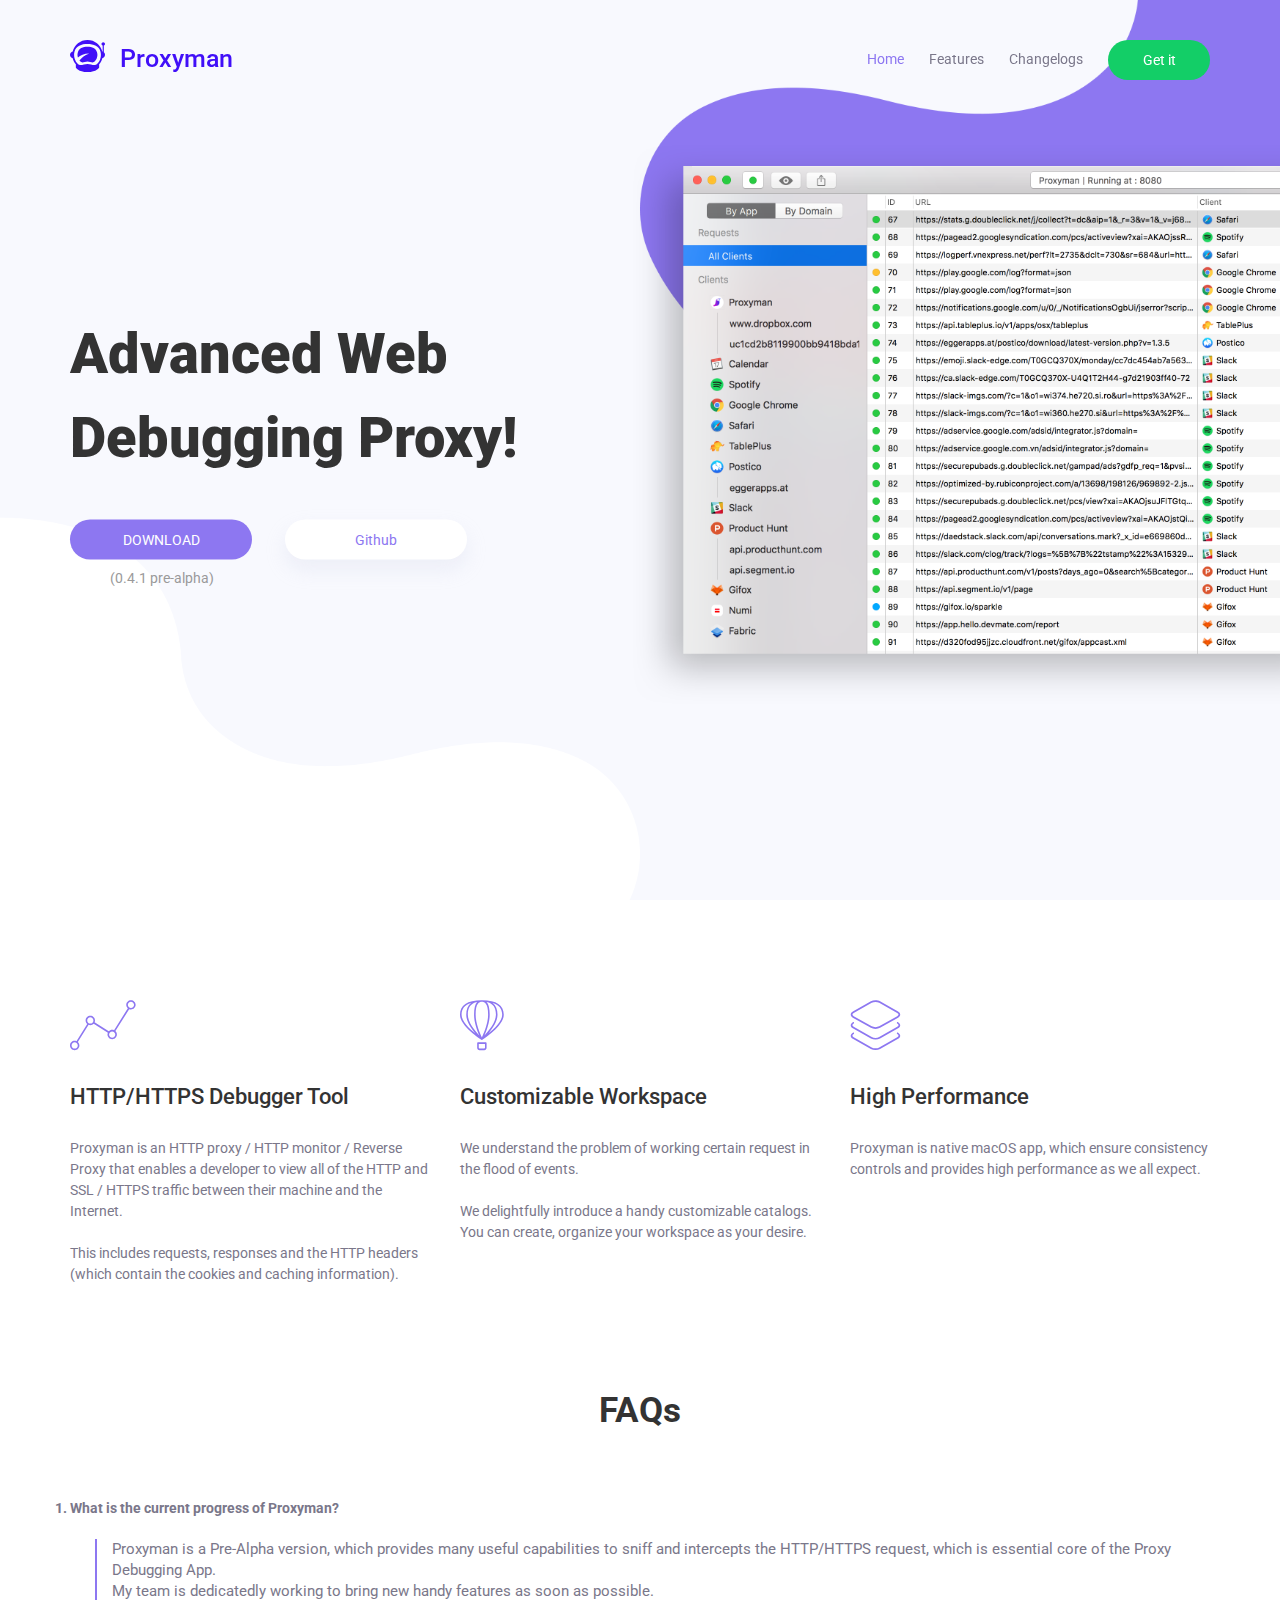
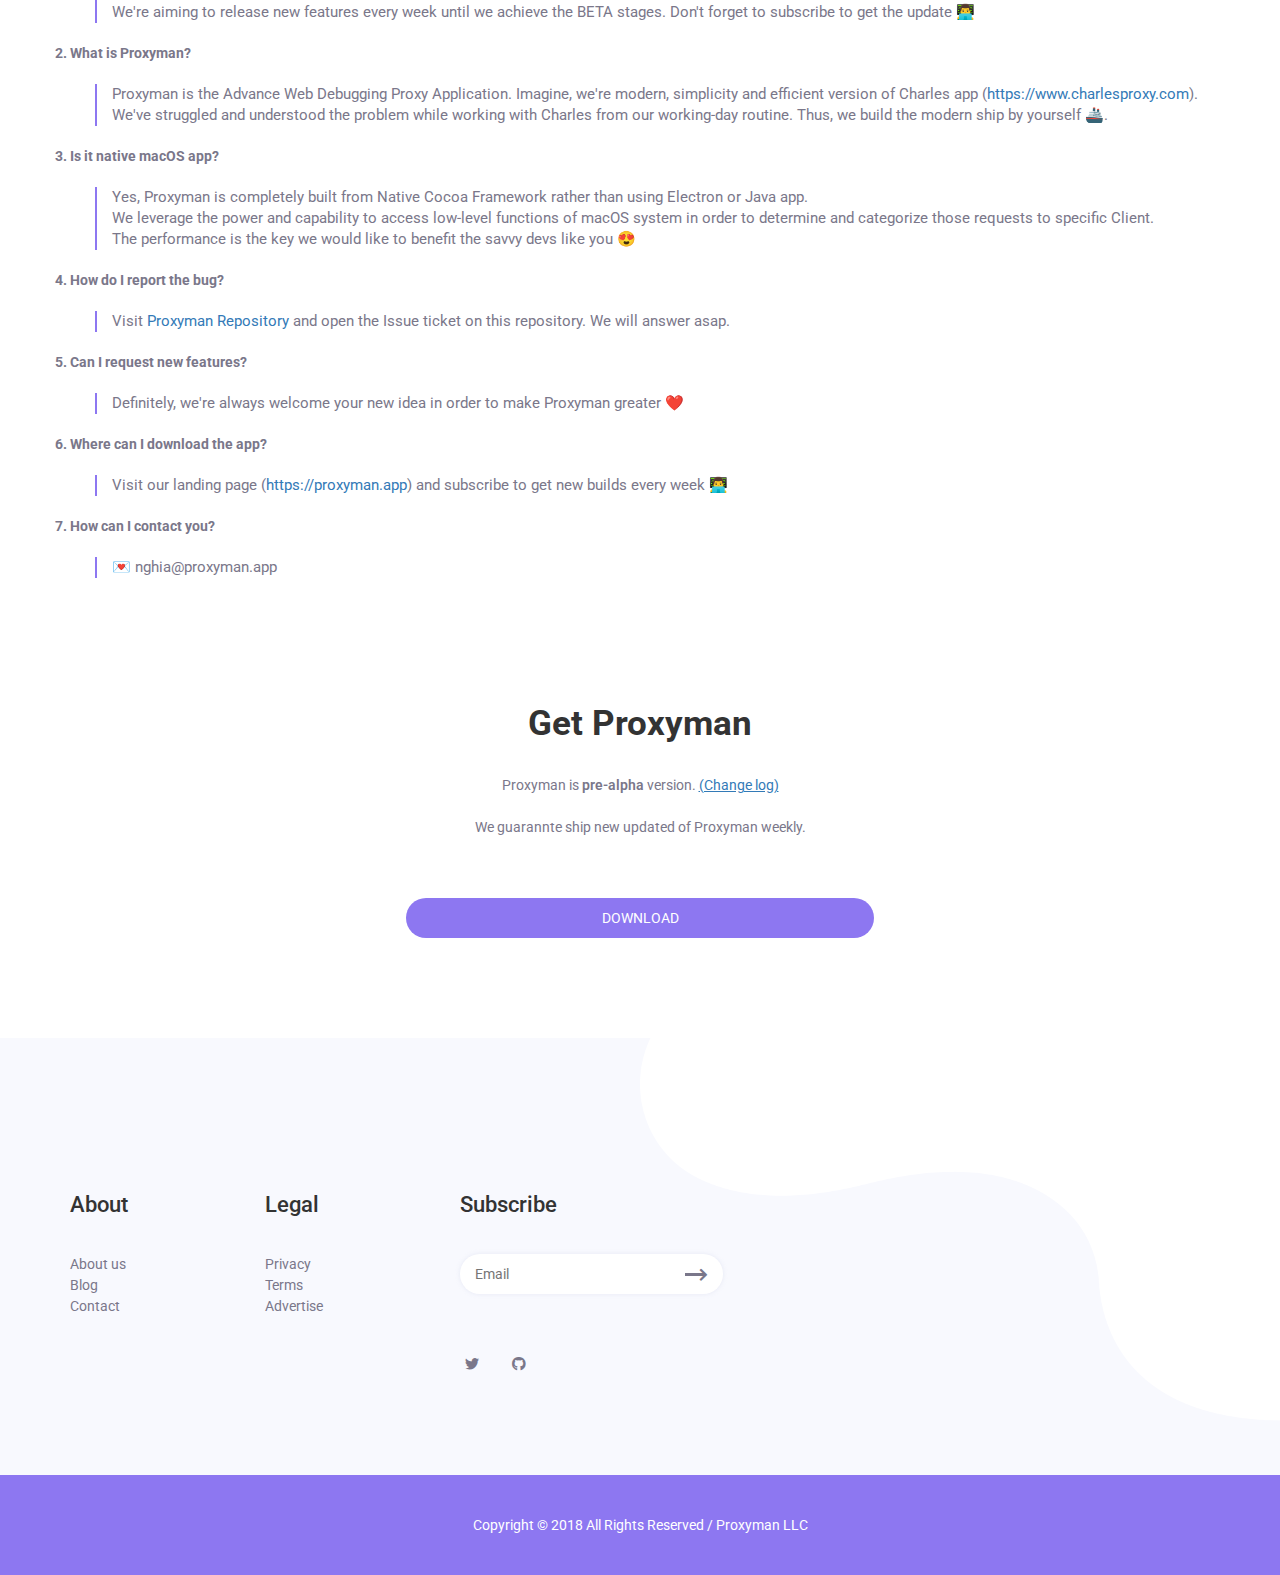
==== commit cdd36495: "Update New logo" ====
--- a/index.html
+++ b/index.html
@@ -76,8 +76,8 @@
                     <div class="bar half end"></div>
                 </div>
                 <div class="logo">
-                    <img class="navbar-brand" src="img/logo/proxyman.svg" alt="logo">
-                    <h3>Proxyman</h3>
+                    <img class="navbar-brand" src="img/logo/proxyman_1.svg" alt="logo">
+                    <h3 class="logo-title">Proxyman</h3>
                 </div>
             </div>
             <div class="collapse navbar-collapse" id="menu" data-hover="dropdown" data-animations="fadeInUp">
--- a/css/styles.css
+++ b/css/styles.css
@@ -226,7 +226,7 @@
 }
 
 .logo h3 {
-    color: #8d77f1;
+    color: #410FF8;
     margin: 0;
     display: inline-block;
     font-size: 25px;
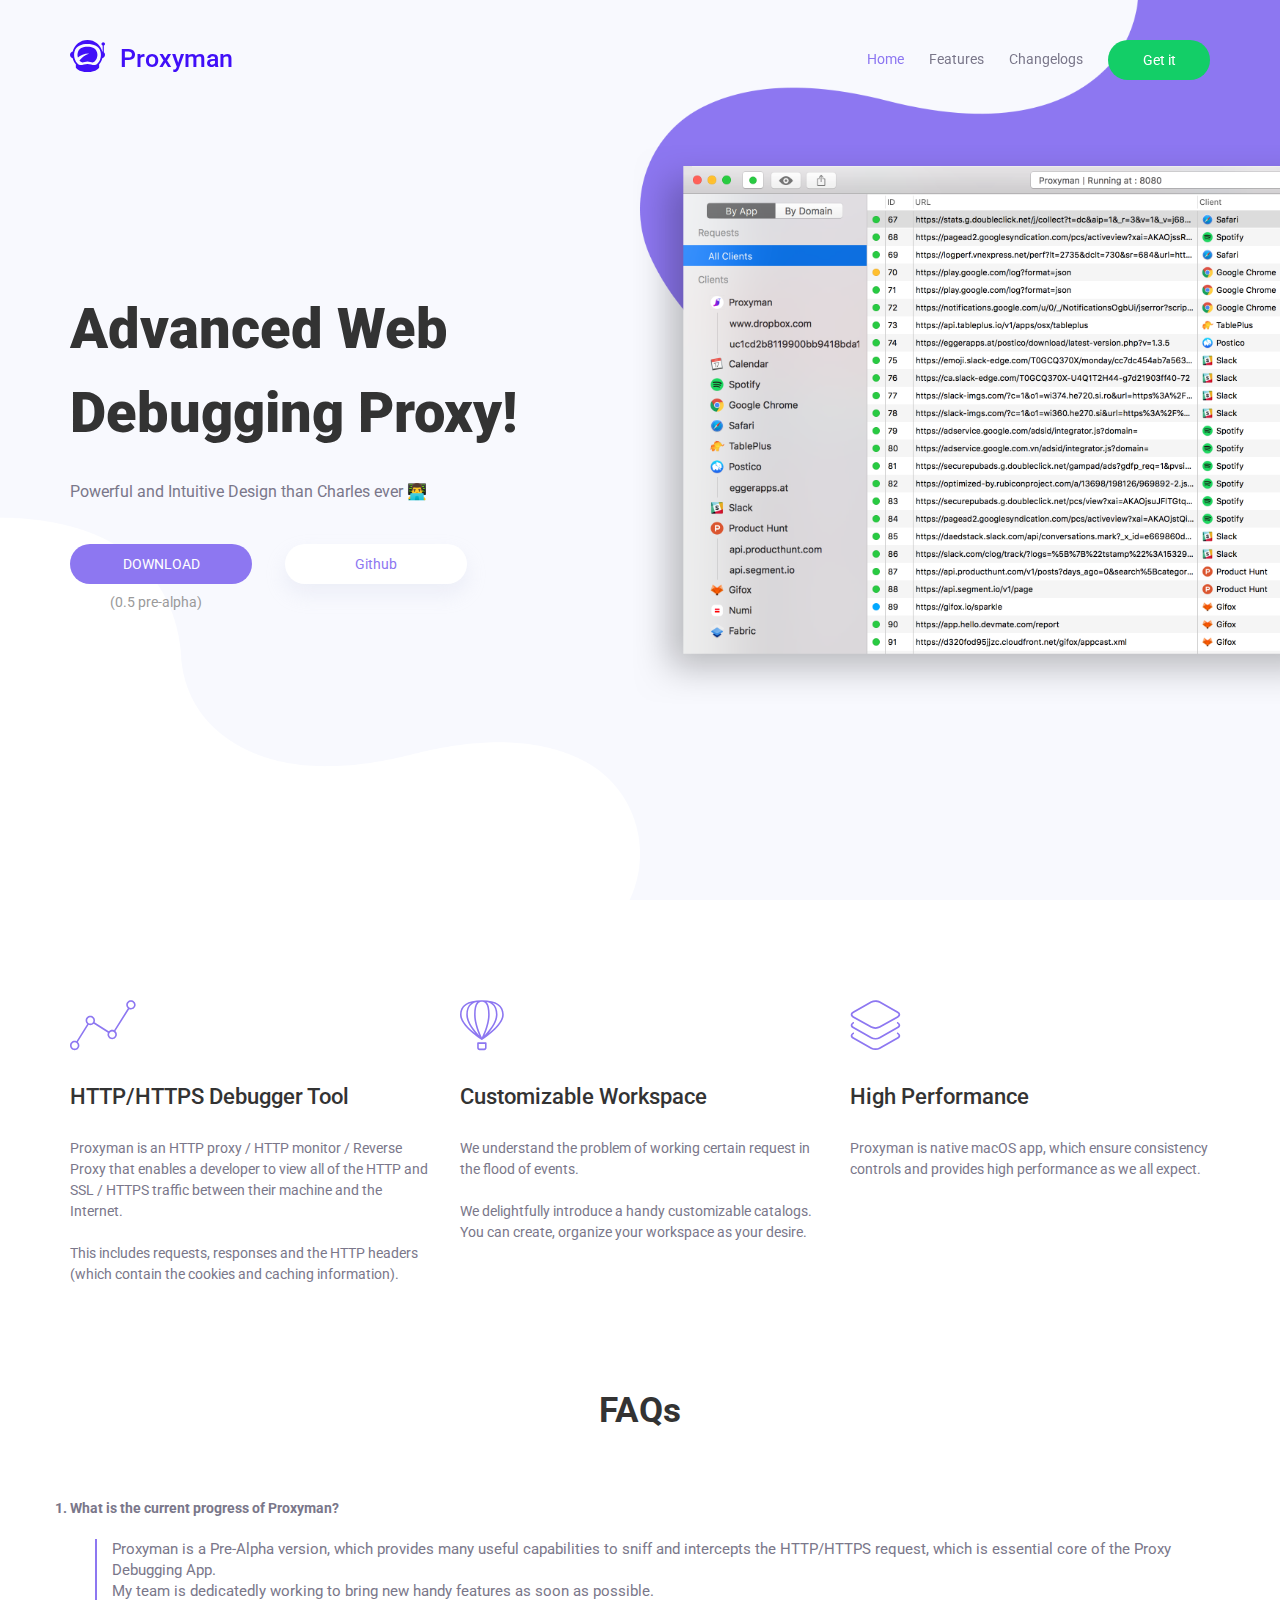
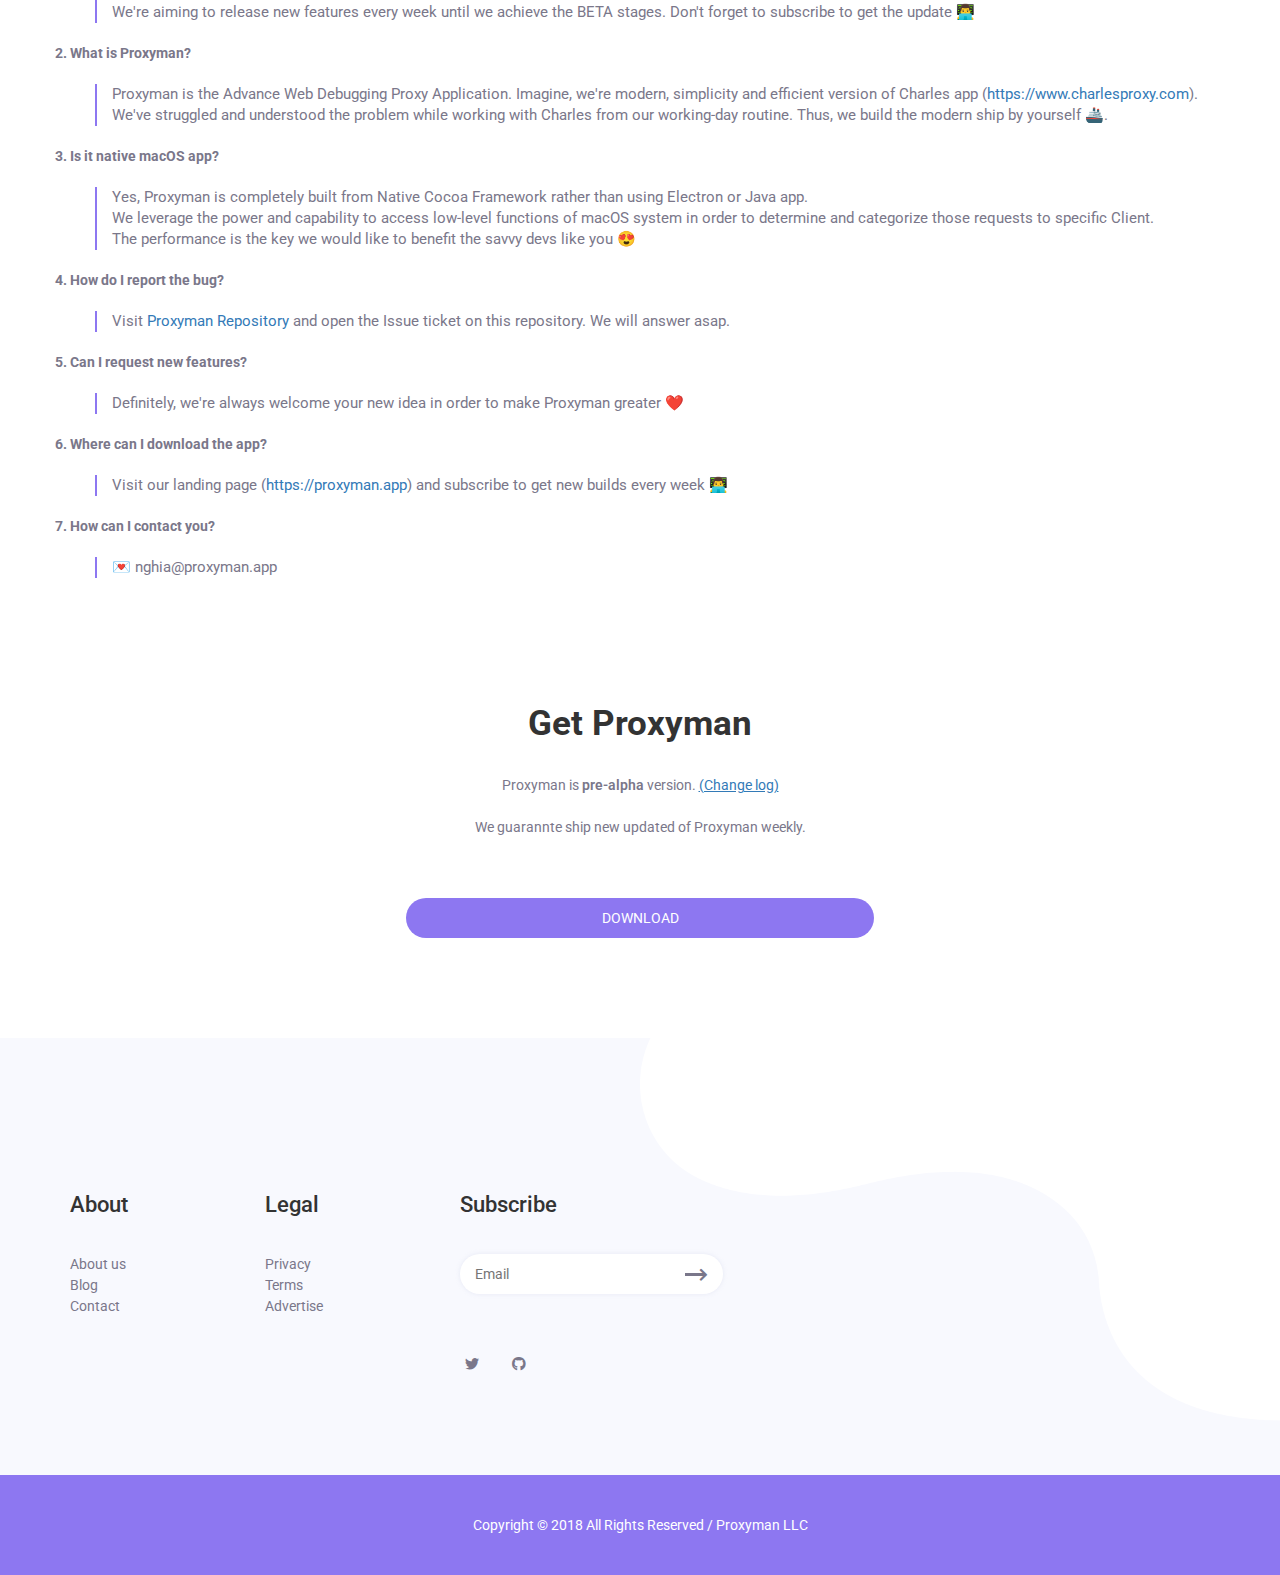
==== commit 1b222a98: "Bump 0.5" ====
--- a/index.html
+++ b/index.html
@@ -112,15 +112,15 @@
             <div class="container">
                 <div class="row">
                     <div class="col-lg-6 col-md-6 col-sm-12 col-xs-12">
-
                         <div class="header-text">
                             <h1>Advanced Web Debugging Proxy!</h1>
+                            <p class="sub-header">Powerful and Intuitive Design than Charles ever 👨‍💻</p>
                         </div>
                         <div class="button">
-                            <a class="btn-main" target="_blank" rel="noopener noreferrer" href="https://www.dropbox.com/s/okthfhybxfi7yny/Proxyman_0.4.1.dmg?dl=0">DOWNLOAD</a>
+                            <a class="btn-main" target="_blank" rel="noopener noreferrer" href="https://www.dropbox.com/s/mvi607pqdz1kaz9/Proxyman_0.5.dmg?dl=0">DOWNLOAD</a>
                             <a class="btn-main learn-more" target="_blank" rel="noopener noreferrer" href="https://github.com/ProxymanApp/Proxyman">Github</a>
                         </div>
-                        <div class="sub-title-1">(0.4.1 pre-alpha)</div>
+                        <div class="sub-title-1">(0.5 pre-alpha)</div>
                     </div>
                 </div>
             </div>
@@ -229,7 +229,7 @@
                 <span>Proxyman is <span class="version-subtitle">pre-alpha</span> version. <a class="underline" href="./changelog.html">(Change log)</a><br><br>We guarannte ship new updated of Proxyman weekly.</span>
             </div>
             <div class="row">
-              <a class="btn-main download-btn" target="_blank" rel="noopener noreferrer" href="https://www.dropbox.com/s/okthfhybxfi7yny/Proxyman_0.4.1.dmg?dl=0">DOWNLOAD</a>
+              <a class="btn-main download-btn" target="_blank" rel="noopener noreferrer" href="https://www.dropbox.com/s/mvi607pqdz1kaz9/Proxyman_0.5.dmg?dl=0">DOWNLOAD</a>
             </div>
         </div>
     </section>
--- a/css/styles.css
+++ b/css/styles.css
@@ -986,6 +986,10 @@
     margin-right: 0;
 }
 
+.sub-header {
+  font-size: 16px;
+}
+
 /* Copy */
 
 .copy {
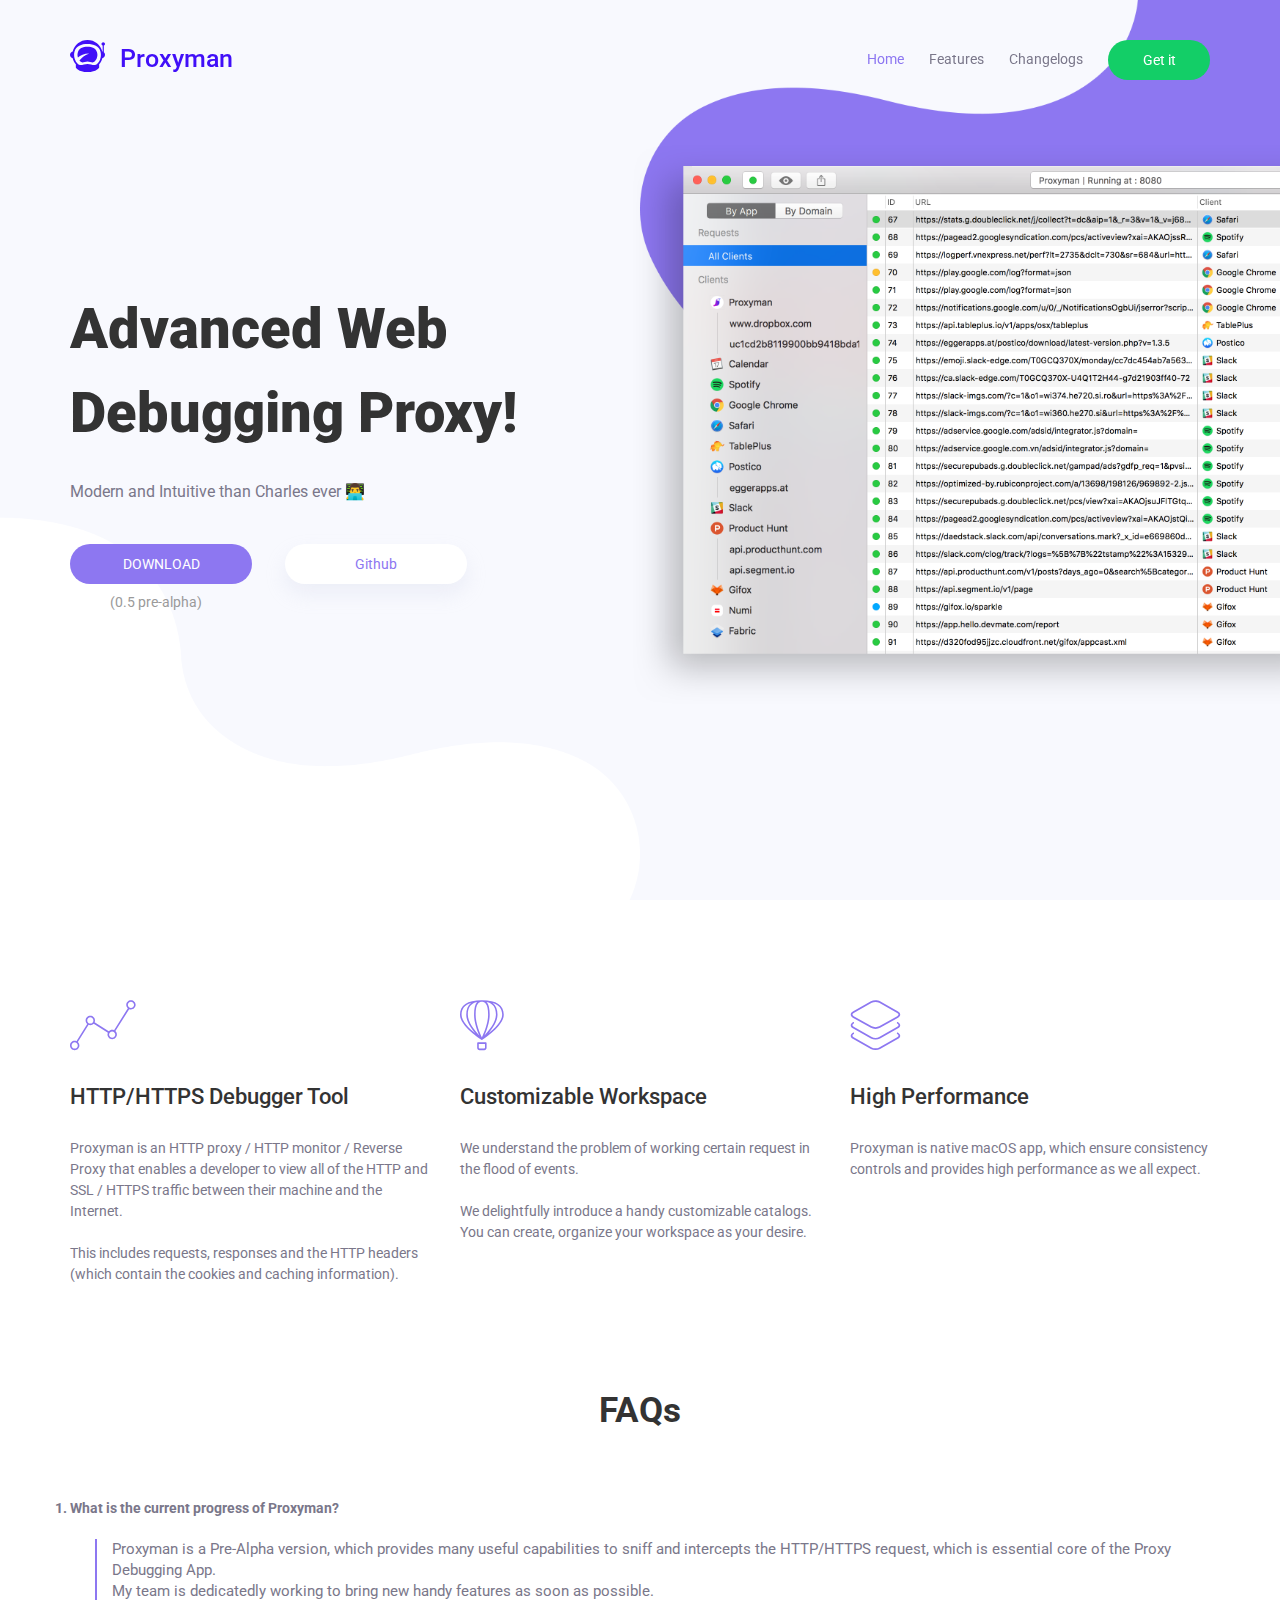
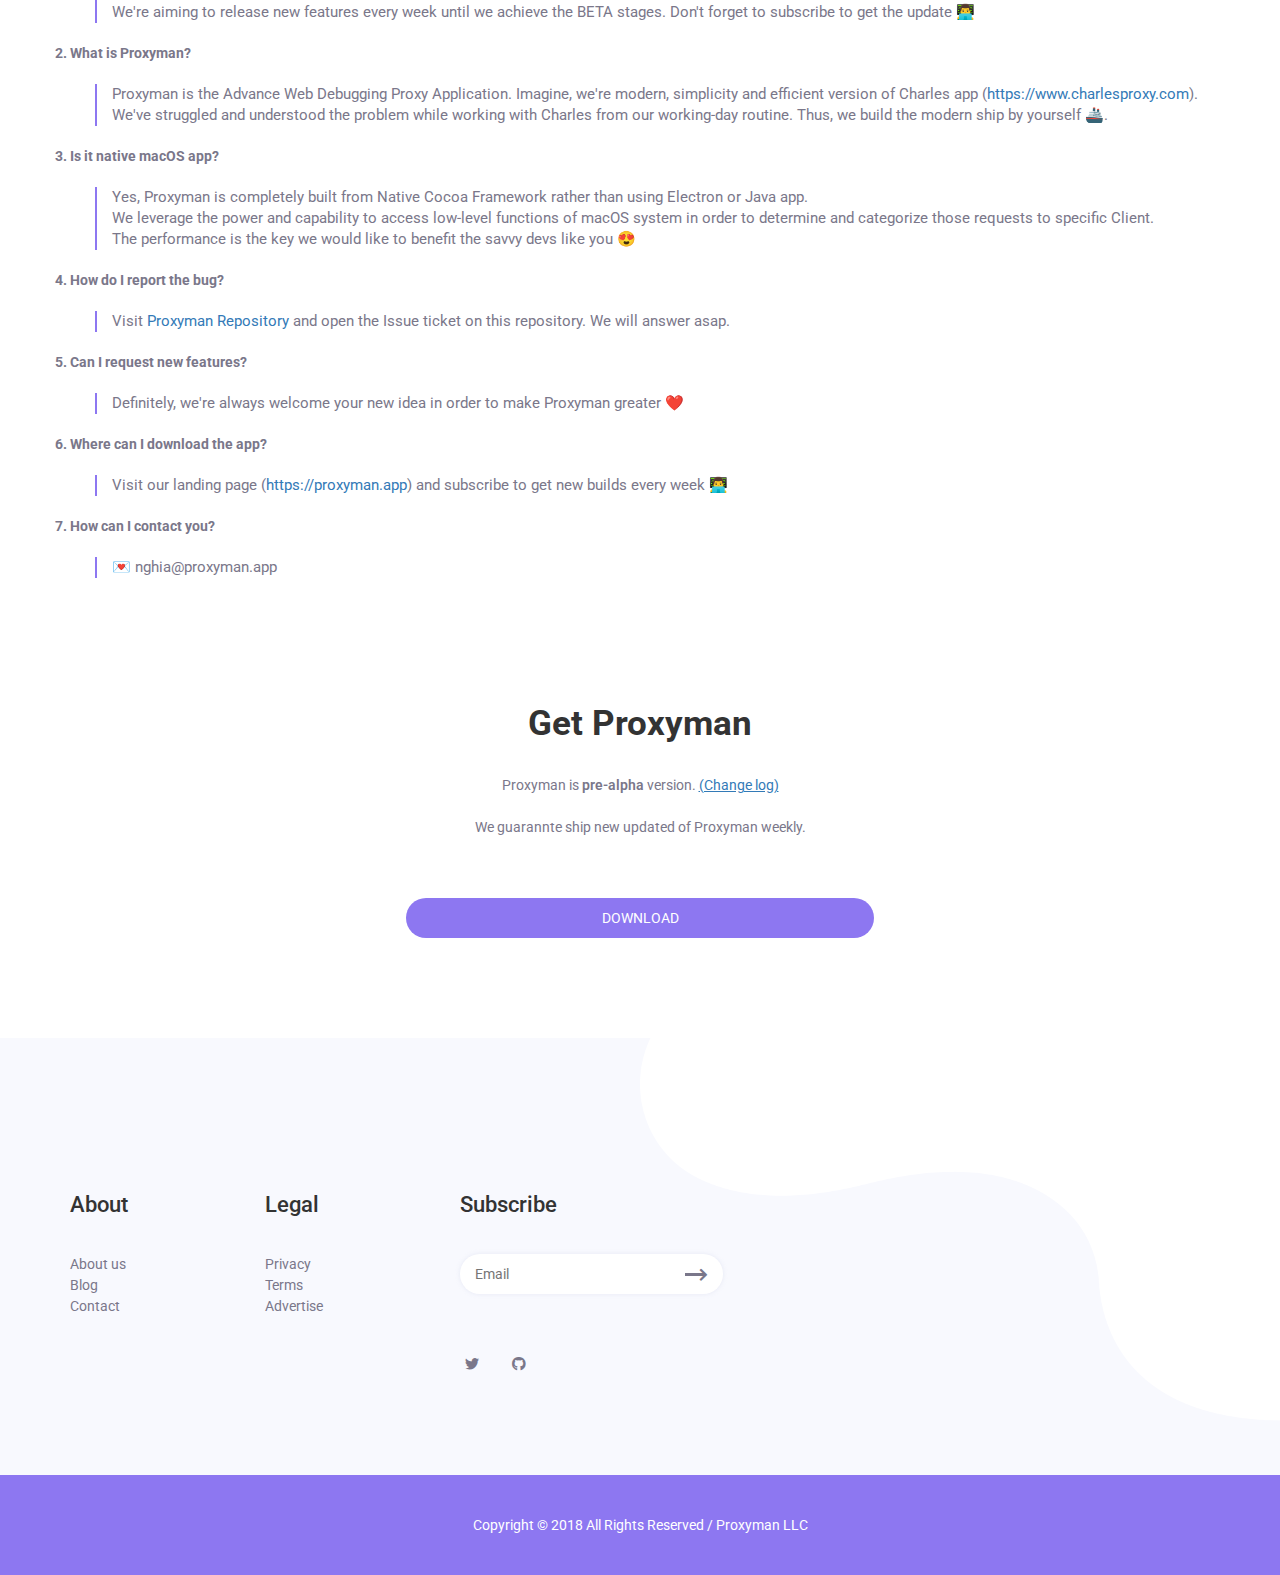
==== commit a2b1f1a8: "Fix the heading" ====
--- a/index.html
+++ b/index.html
@@ -114,7 +114,7 @@
                     <div class="col-lg-6 col-md-6 col-sm-12 col-xs-12">
                         <div class="header-text">
                             <h1>Advanced Web Debugging Proxy!</h1>
-                            <p class="sub-header">Powerful and Intuitive Design than Charles ever 👨‍💻</p>
+                            <p class="sub-header">Modern and Intuitive than Charles ever 👨‍💻</p>
                         </div>
                         <div class="button">
                             <a class="btn-main" target="_blank" rel="noopener noreferrer" href="https://www.dropbox.com/s/mvi607pqdz1kaz9/Proxyman_0.5.dmg?dl=0">DOWNLOAD</a>
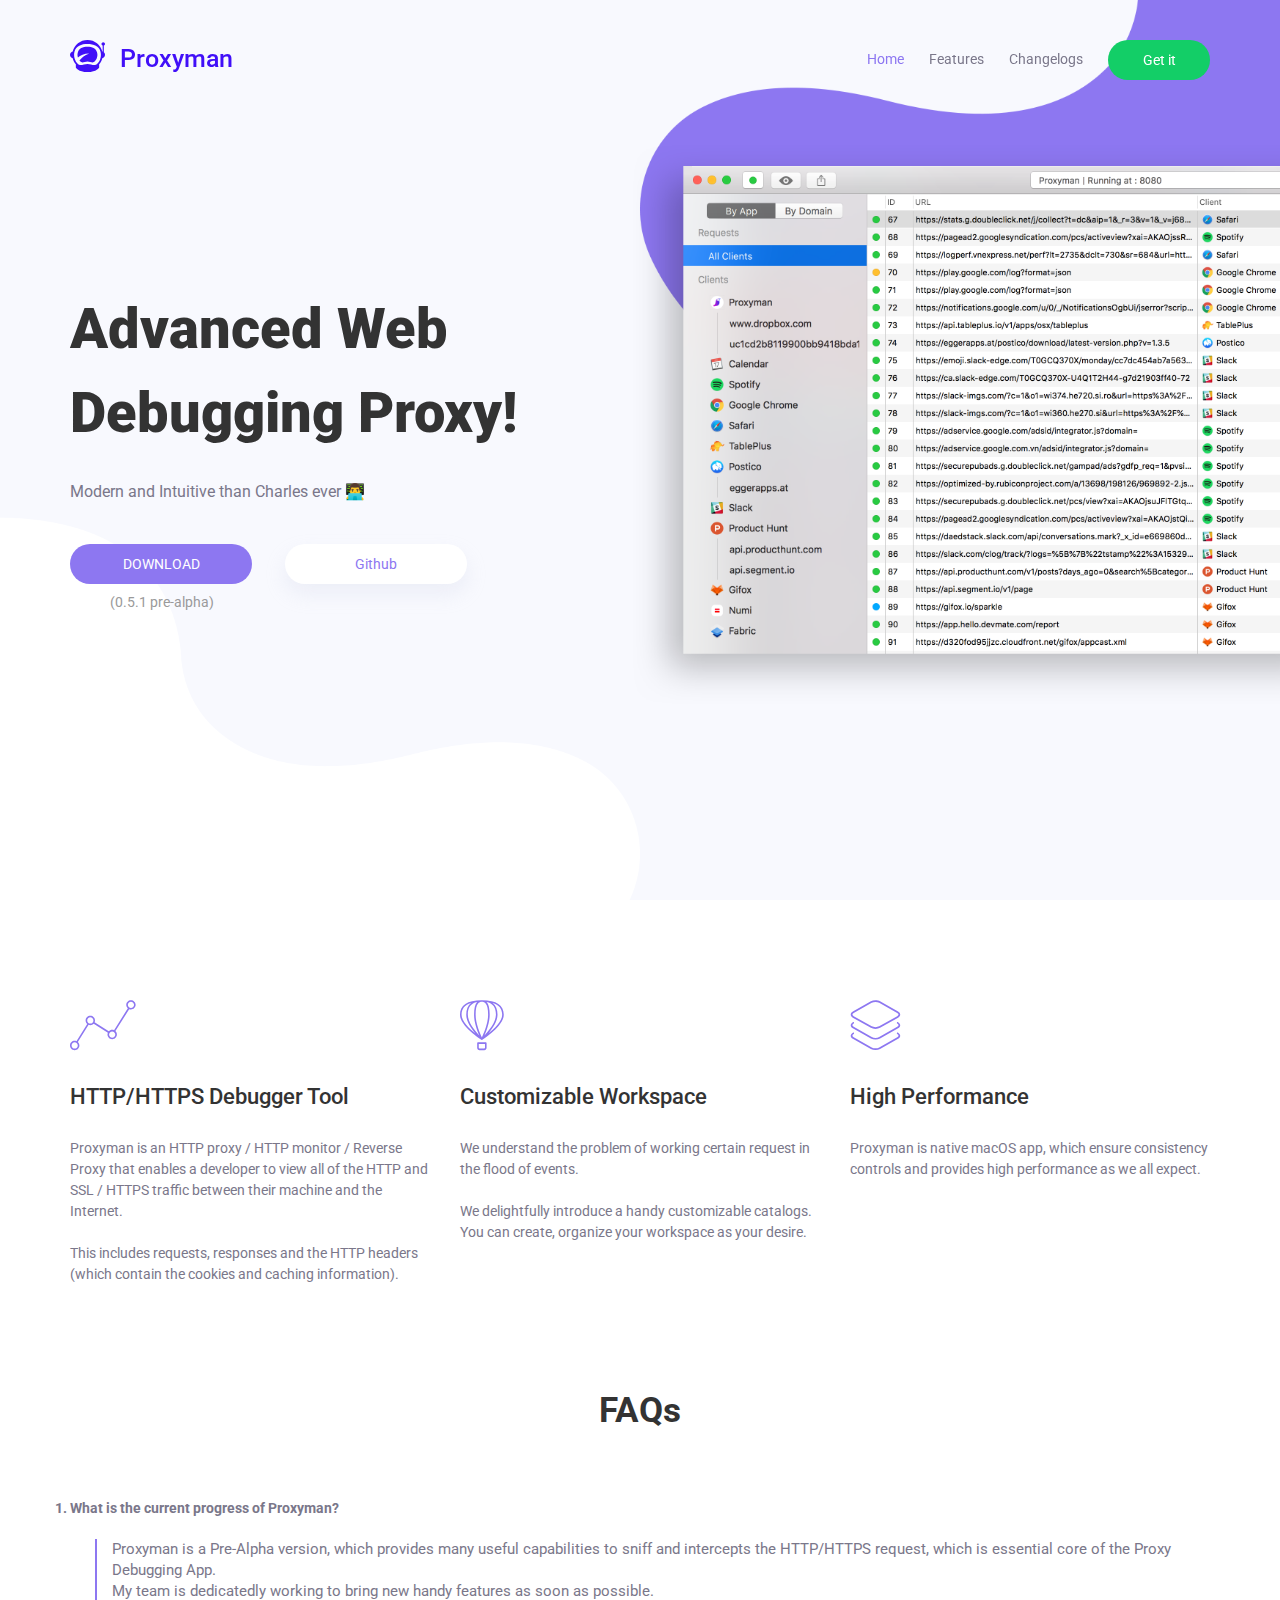
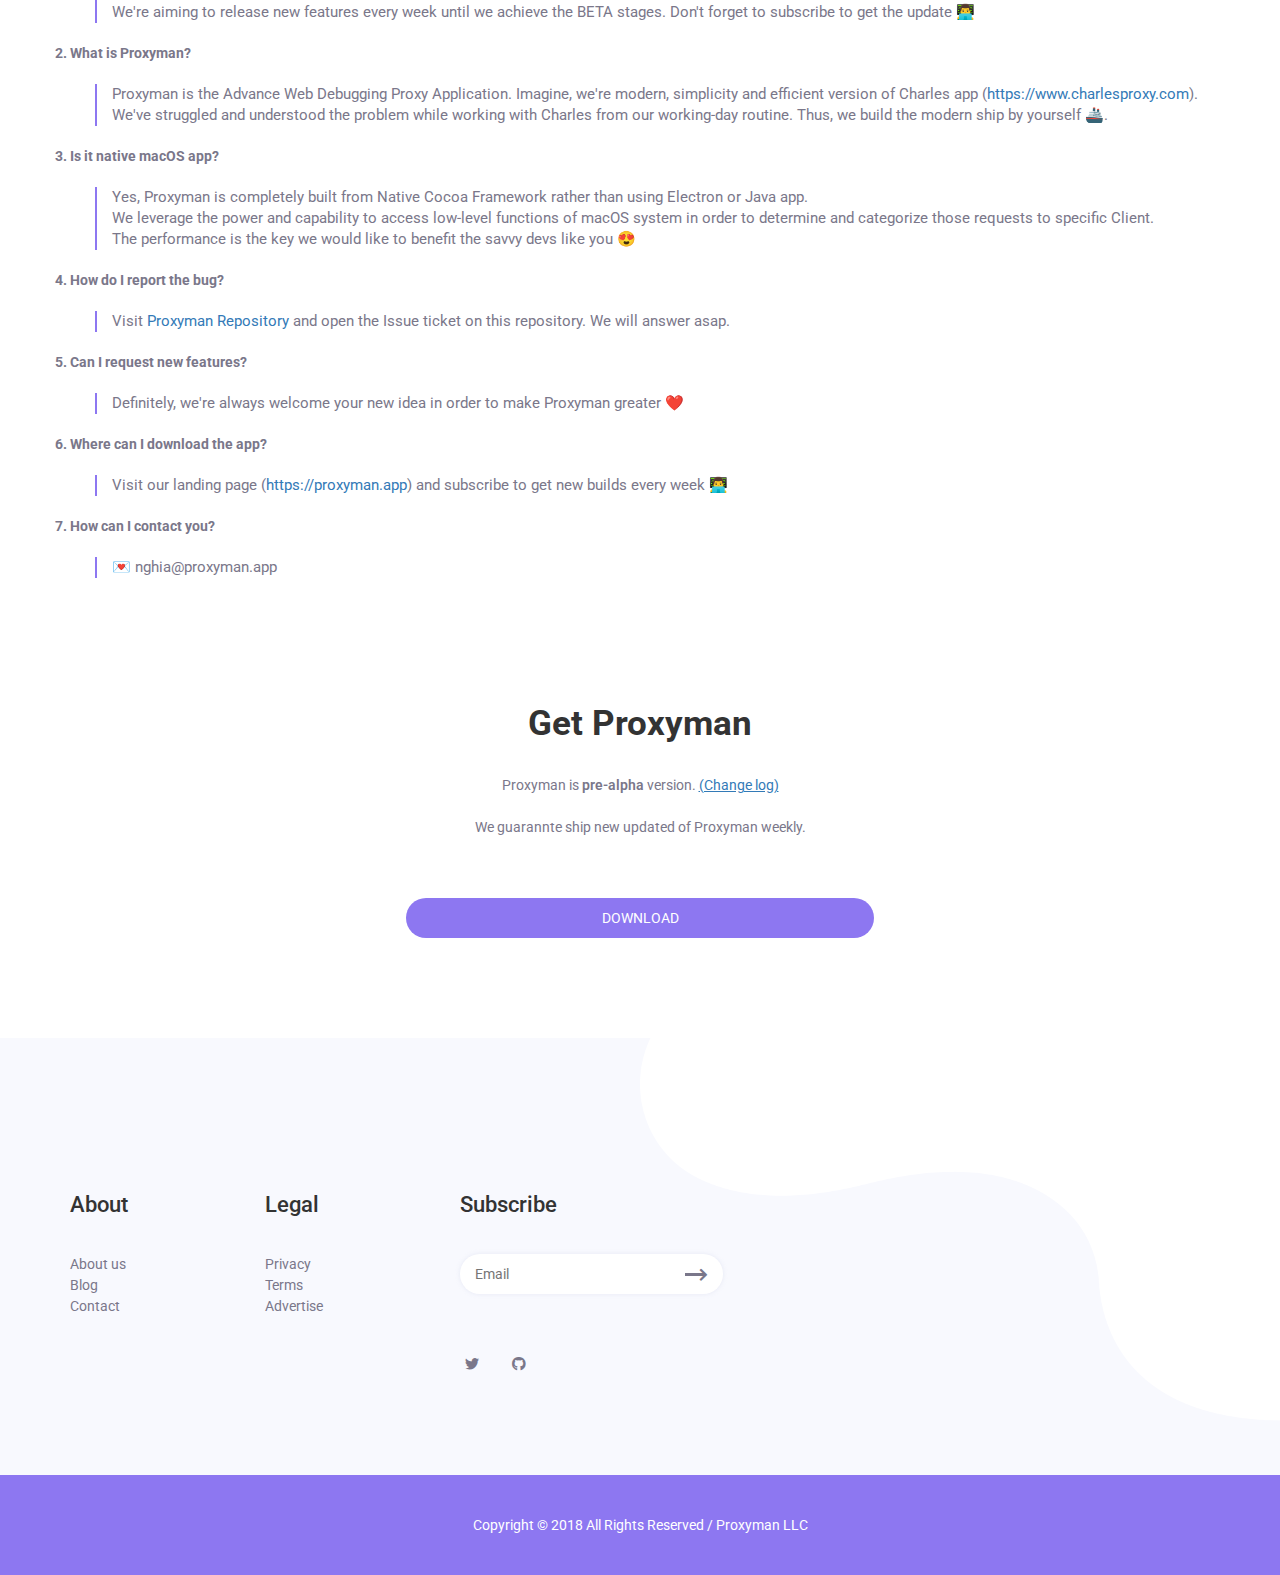
==== commit badddb55: "Bump 0.5.1" ====
--- a/index.html
+++ b/index.html
@@ -117,10 +117,10 @@
                             <p class="sub-header">Modern and Intuitive than Charles ever 👨‍💻</p>
                         </div>
                         <div class="button">
-                            <a class="btn-main" target="_blank" rel="noopener noreferrer" href="https://www.dropbox.com/s/mvi607pqdz1kaz9/Proxyman_0.5.dmg?dl=0">DOWNLOAD</a>
+                            <a class="btn-main" target="_blank" rel="noopener noreferrer" href="https://www.dropbox.com/s/e8y7yymxaecx240/Proxyman_0.5.1.dmg?dl=0">DOWNLOAD</a>
                             <a class="btn-main learn-more" target="_blank" rel="noopener noreferrer" href="https://github.com/ProxymanApp/Proxyman">Github</a>
                         </div>
-                        <div class="sub-title-1">(0.5 pre-alpha)</div>
+                        <div class="sub-title-1">(0.5.1 pre-alpha)</div>
                     </div>
                 </div>
             </div>
@@ -229,7 +229,7 @@
                 <span>Proxyman is <span class="version-subtitle">pre-alpha</span> version. <a class="underline" href="./changelog.html">(Change log)</a><br><br>We guarannte ship new updated of Proxyman weekly.</span>
             </div>
             <div class="row">
-              <a class="btn-main download-btn" target="_blank" rel="noopener noreferrer" href="https://www.dropbox.com/s/mvi607pqdz1kaz9/Proxyman_0.5.dmg?dl=0">DOWNLOAD</a>
+              <a class="btn-main download-btn" target="_blank" rel="noopener noreferrer" href="https://www.dropbox.com/s/e8y7yymxaecx240/Proxyman_0.5.1.dmg?dl=0">DOWNLOAD</a>
             </div>
         </div>
     </section>
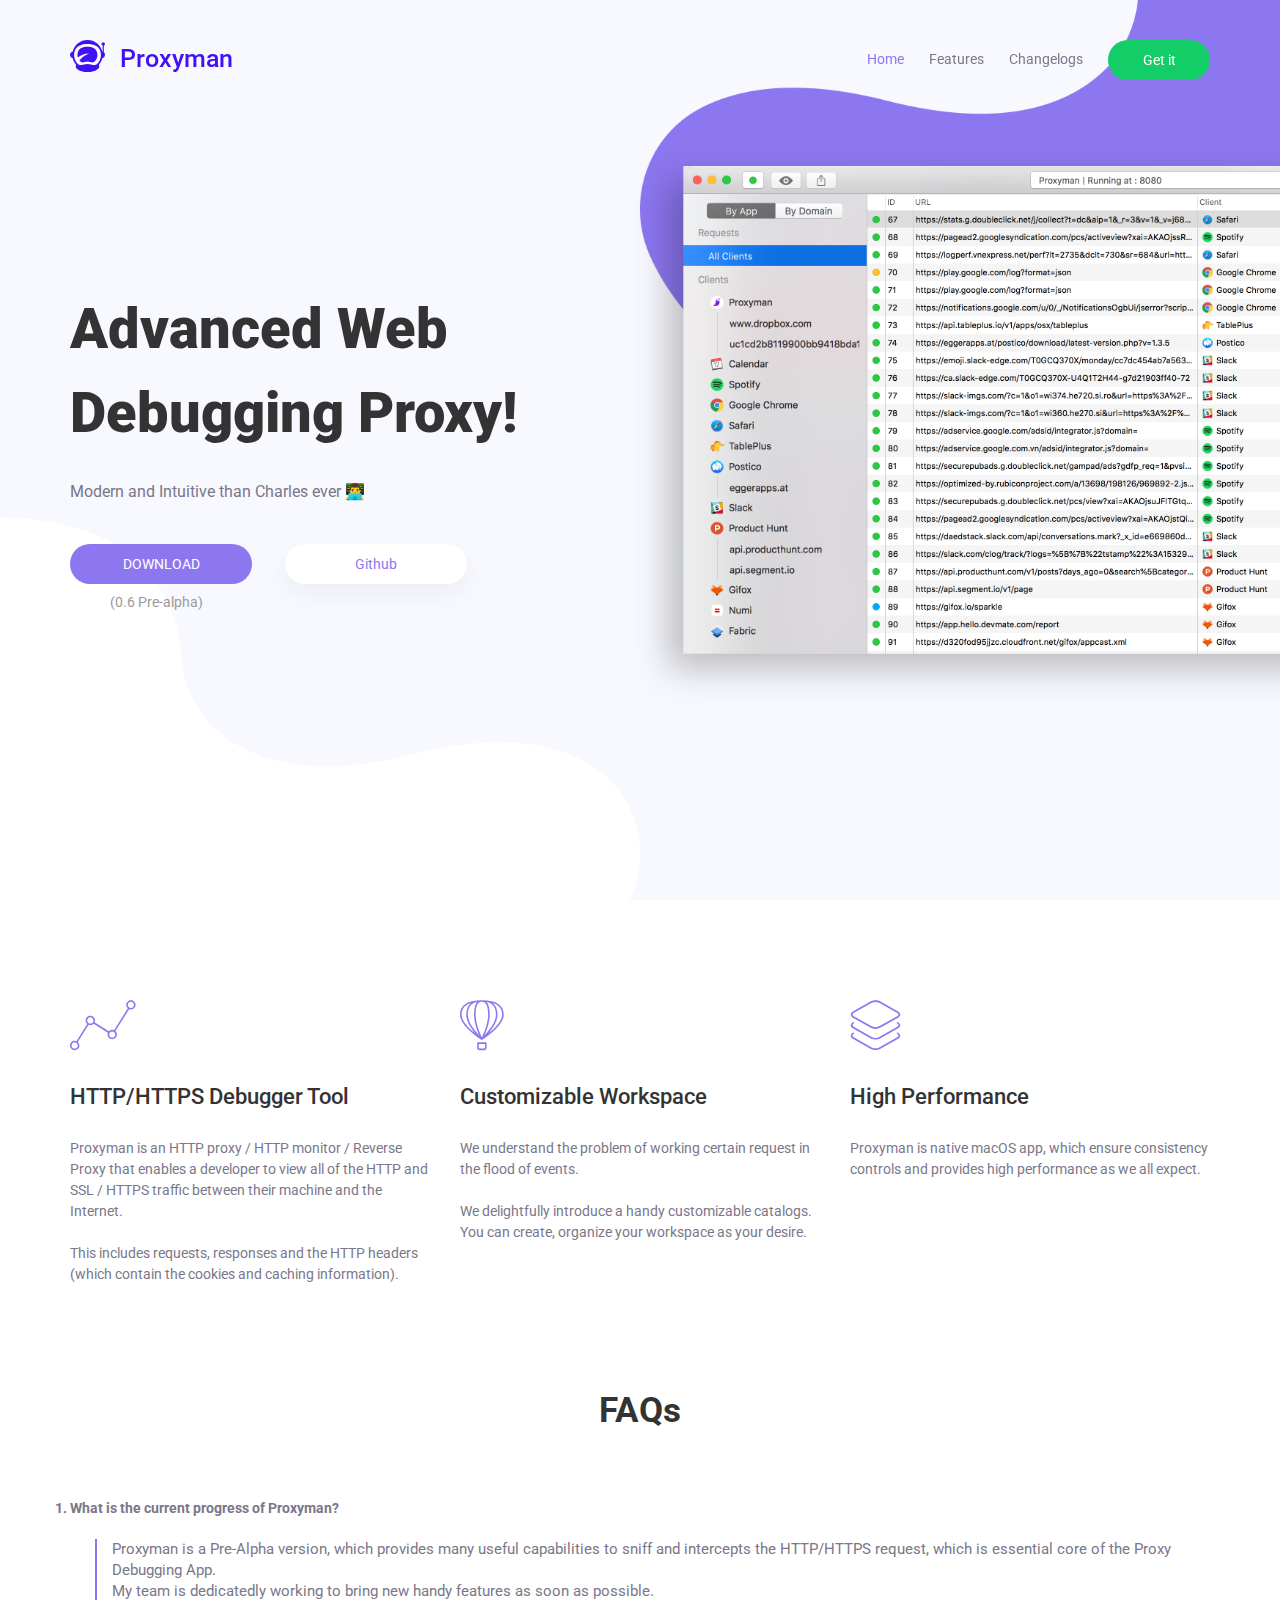
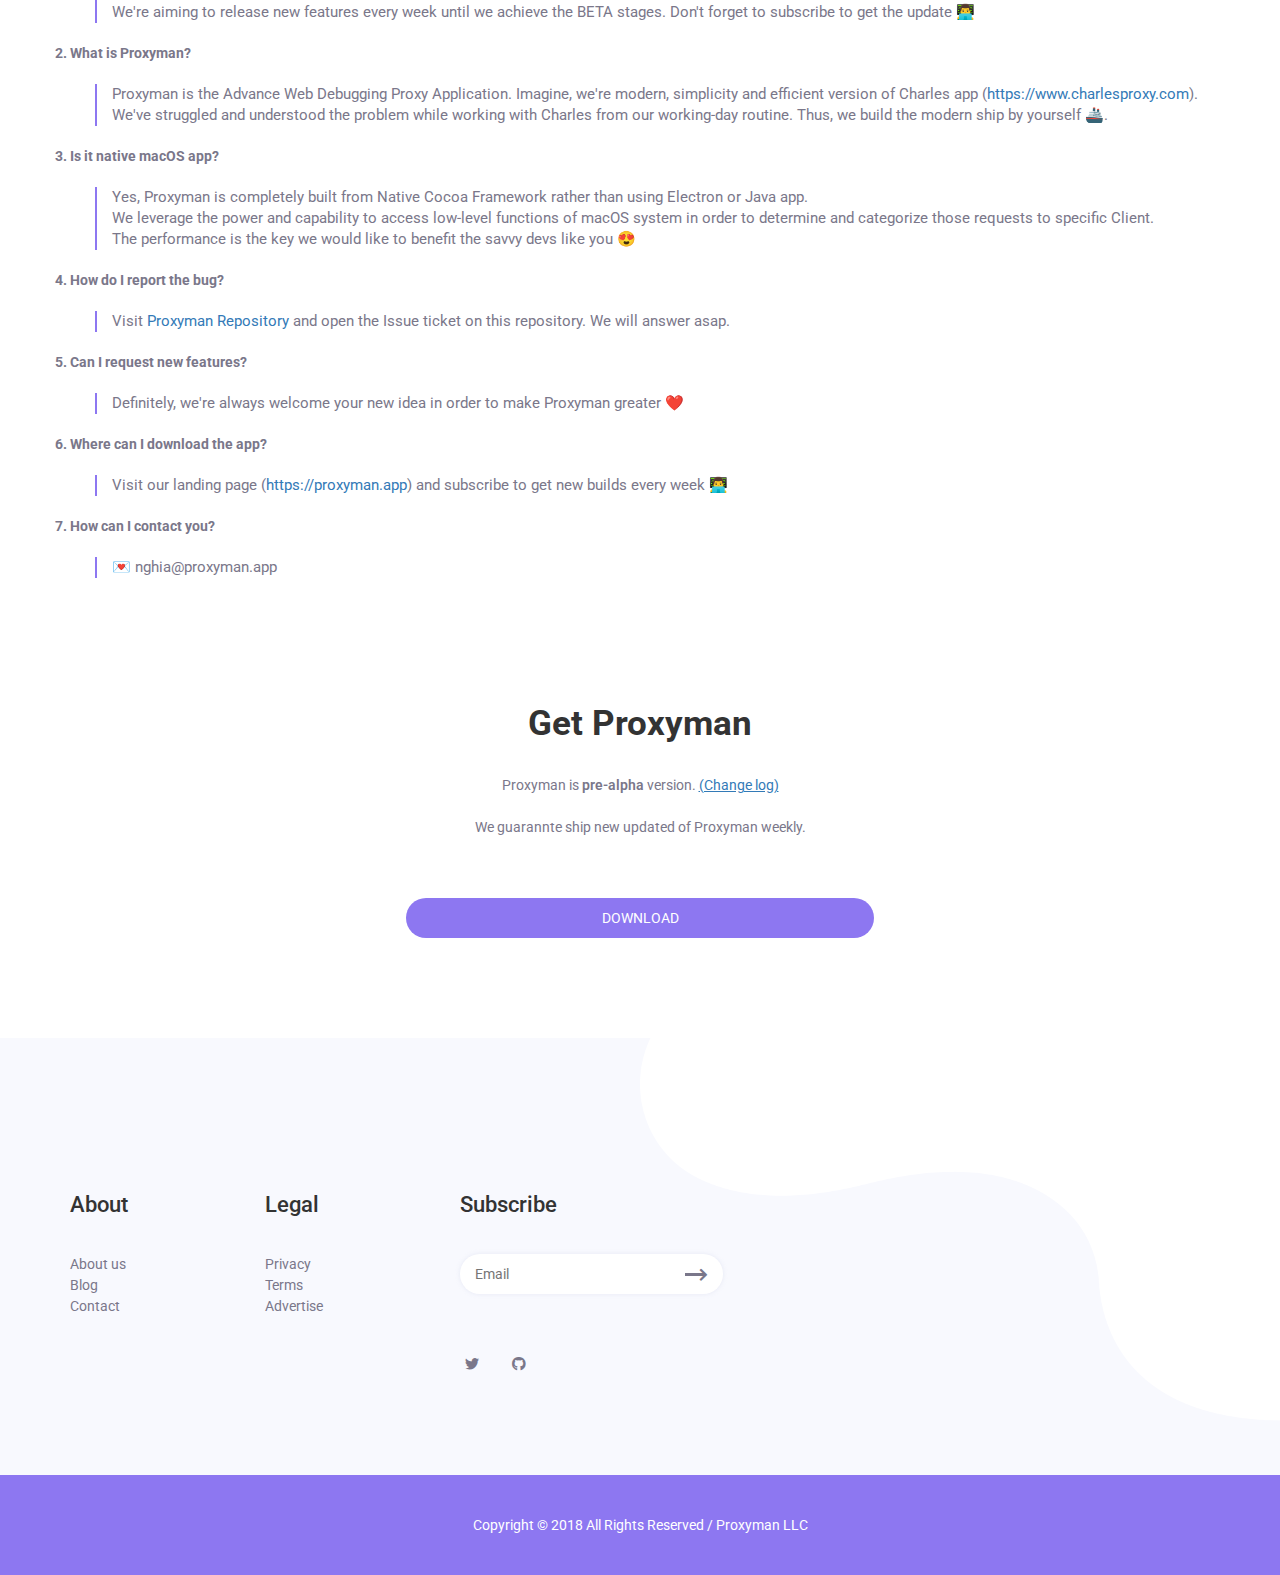
==== commit f53ee870: "Fix build number" ====
--- a/index.html
+++ b/index.html
@@ -117,10 +117,10 @@
                             <p class="sub-header">Modern and Intuitive than Charles ever 👨‍💻</p>
                         </div>
                         <div class="button">
-                            <a class="btn-main" target="_blank" rel="noopener noreferrer" href="https://www.dropbox.com/s/e8y7yymxaecx240/Proxyman_0.5.1.dmg?dl=0">DOWNLOAD</a>
+                            <a class="btn-main" target="_blank" rel="noopener noreferrer" href="https://www.dropbox.com/s/7b4z2bsmcs75l6a/Proxyman_0.6.dmg?dl=0">DOWNLOAD</a>
                             <a class="btn-main learn-more" target="_blank" rel="noopener noreferrer" href="https://github.com/ProxymanApp/Proxyman">Github</a>
                         </div>
-                        <div class="sub-title-1">(0.5.1 pre-alpha)</div>
+                        <div class="sub-title-1">(0.6 Pre-alpha)</div>
                     </div>
                 </div>
             </div>
@@ -229,7 +229,7 @@
                 <span>Proxyman is <span class="version-subtitle">pre-alpha</span> version. <a class="underline" href="./changelog.html">(Change log)</a><br><br>We guarannte ship new updated of Proxyman weekly.</span>
             </div>
             <div class="row">
-              <a class="btn-main download-btn" target="_blank" rel="noopener noreferrer" href="https://www.dropbox.com/s/e8y7yymxaecx240/Proxyman_0.5.1.dmg?dl=0">DOWNLOAD</a>
+              <a class="btn-main download-btn" target="_blank" rel="noopener noreferrer" href="https://www.dropbox.com/s/7b4z2bsmcs75l6a/Proxyman_0.6.dmg?dl=0">DOWNLOAD</a>
             </div>
         </div>
     </section>
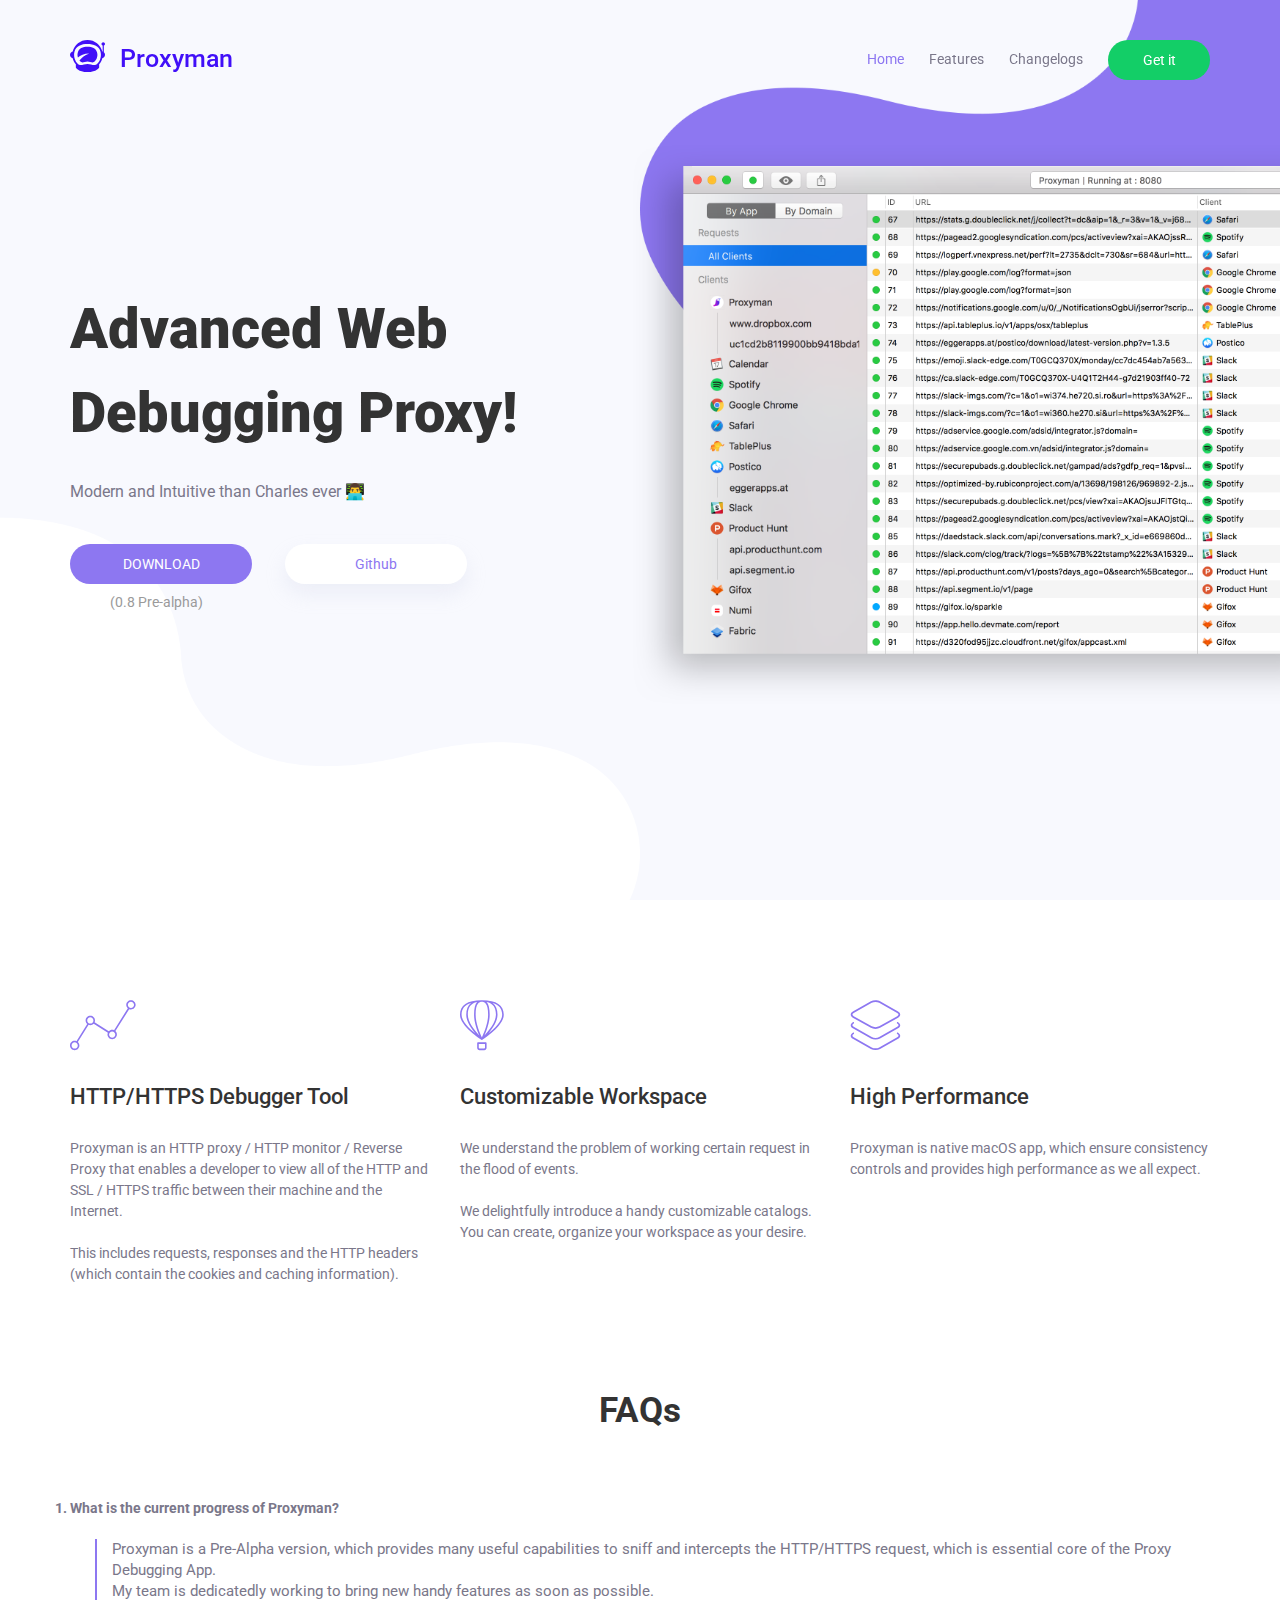
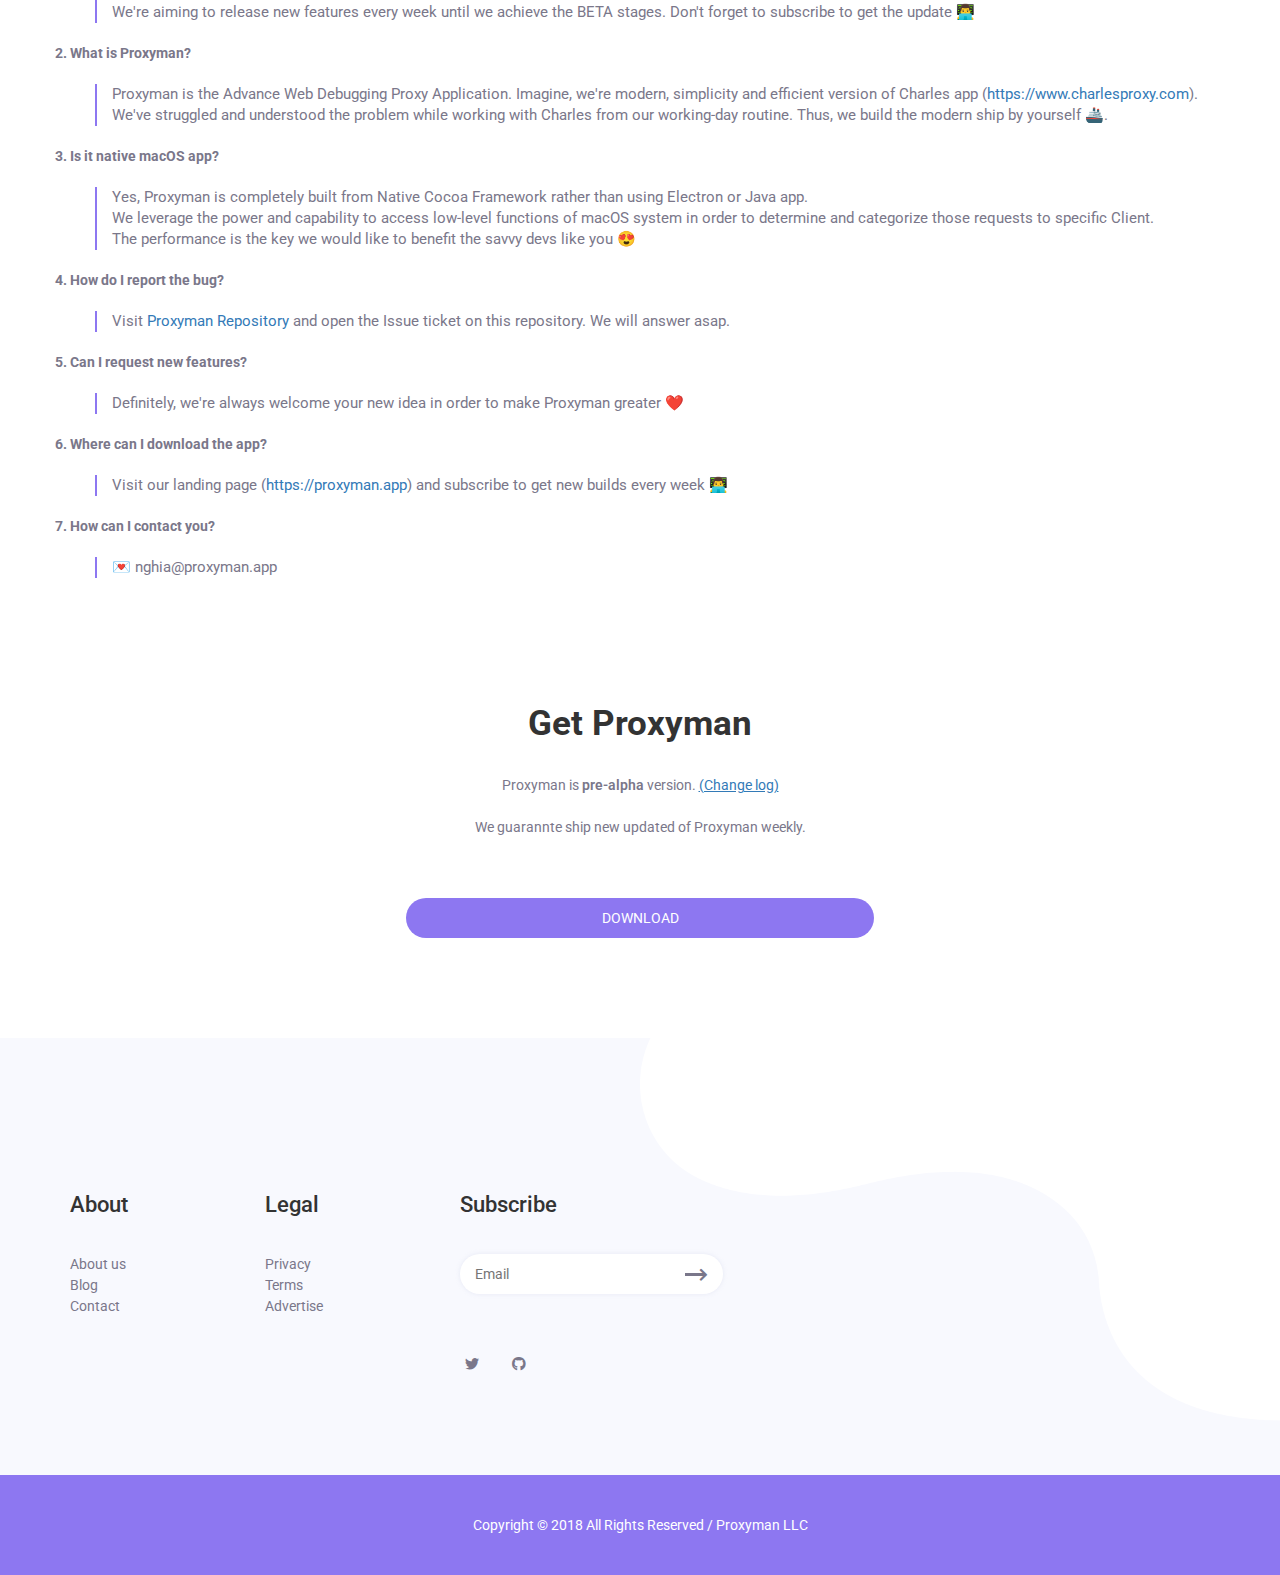
==== commit 4c35a9c9: "Bump 0.8" ====
--- a/index.html
+++ b/index.html
@@ -117,10 +117,10 @@
                             <p class="sub-header">Modern and Intuitive than Charles ever 👨‍💻</p>
                         </div>
                         <div class="button">
-                            <a class="btn-main" target="_blank" rel="noopener noreferrer" href="https://www.dropbox.com/s/7b4z2bsmcs75l6a/Proxyman_0.6.dmg?dl=0">DOWNLOAD</a>
+                            <a class="btn-main" target="_blank" rel="noopener noreferrer" href="https://www.dropbox.com/s/9nbieo877uyen9k/Proxyman_0.8.dmg?dl=0">DOWNLOAD</a>
                             <a class="btn-main learn-more" target="_blank" rel="noopener noreferrer" href="https://github.com/ProxymanApp/Proxyman">Github</a>
                         </div>
-                        <div class="sub-title-1">(0.6 Pre-alpha)</div>
+                        <div class="sub-title-1">(0.8 Pre-alpha)</div>
                     </div>
                 </div>
             </div>
